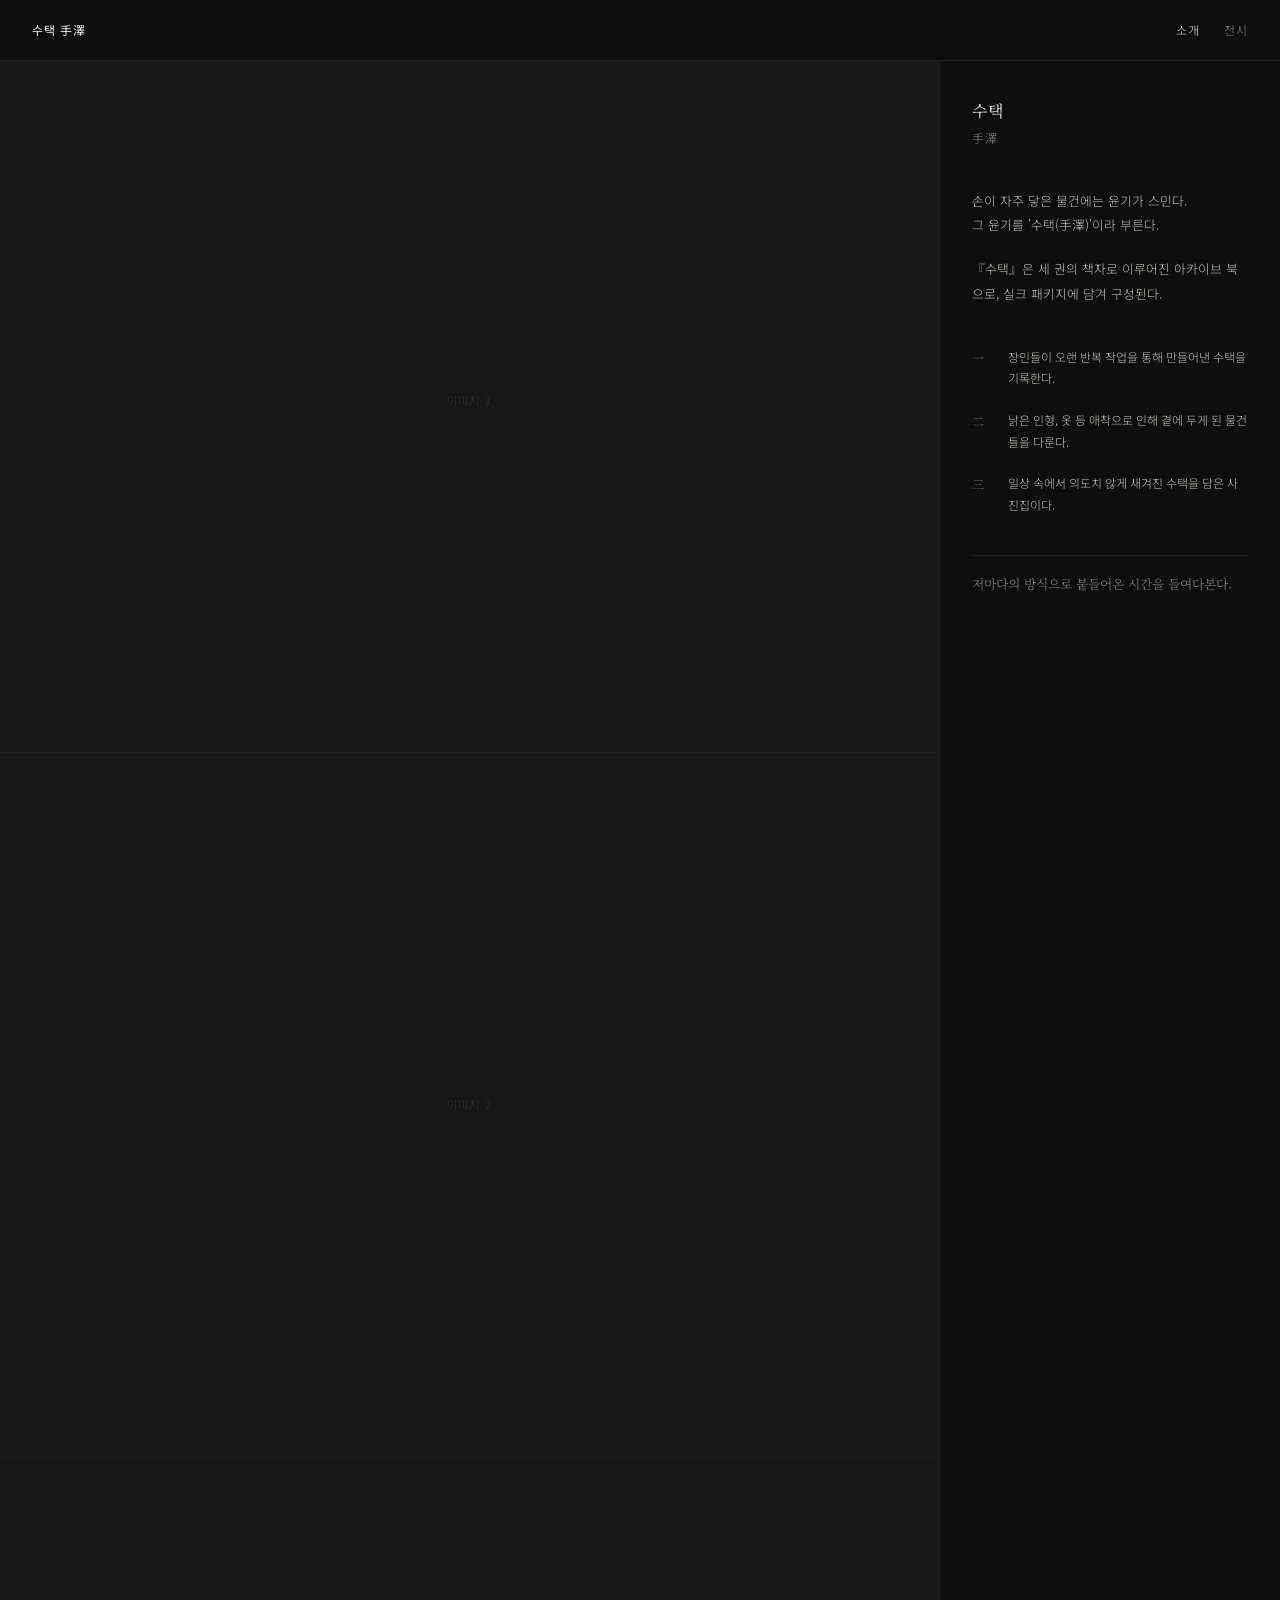
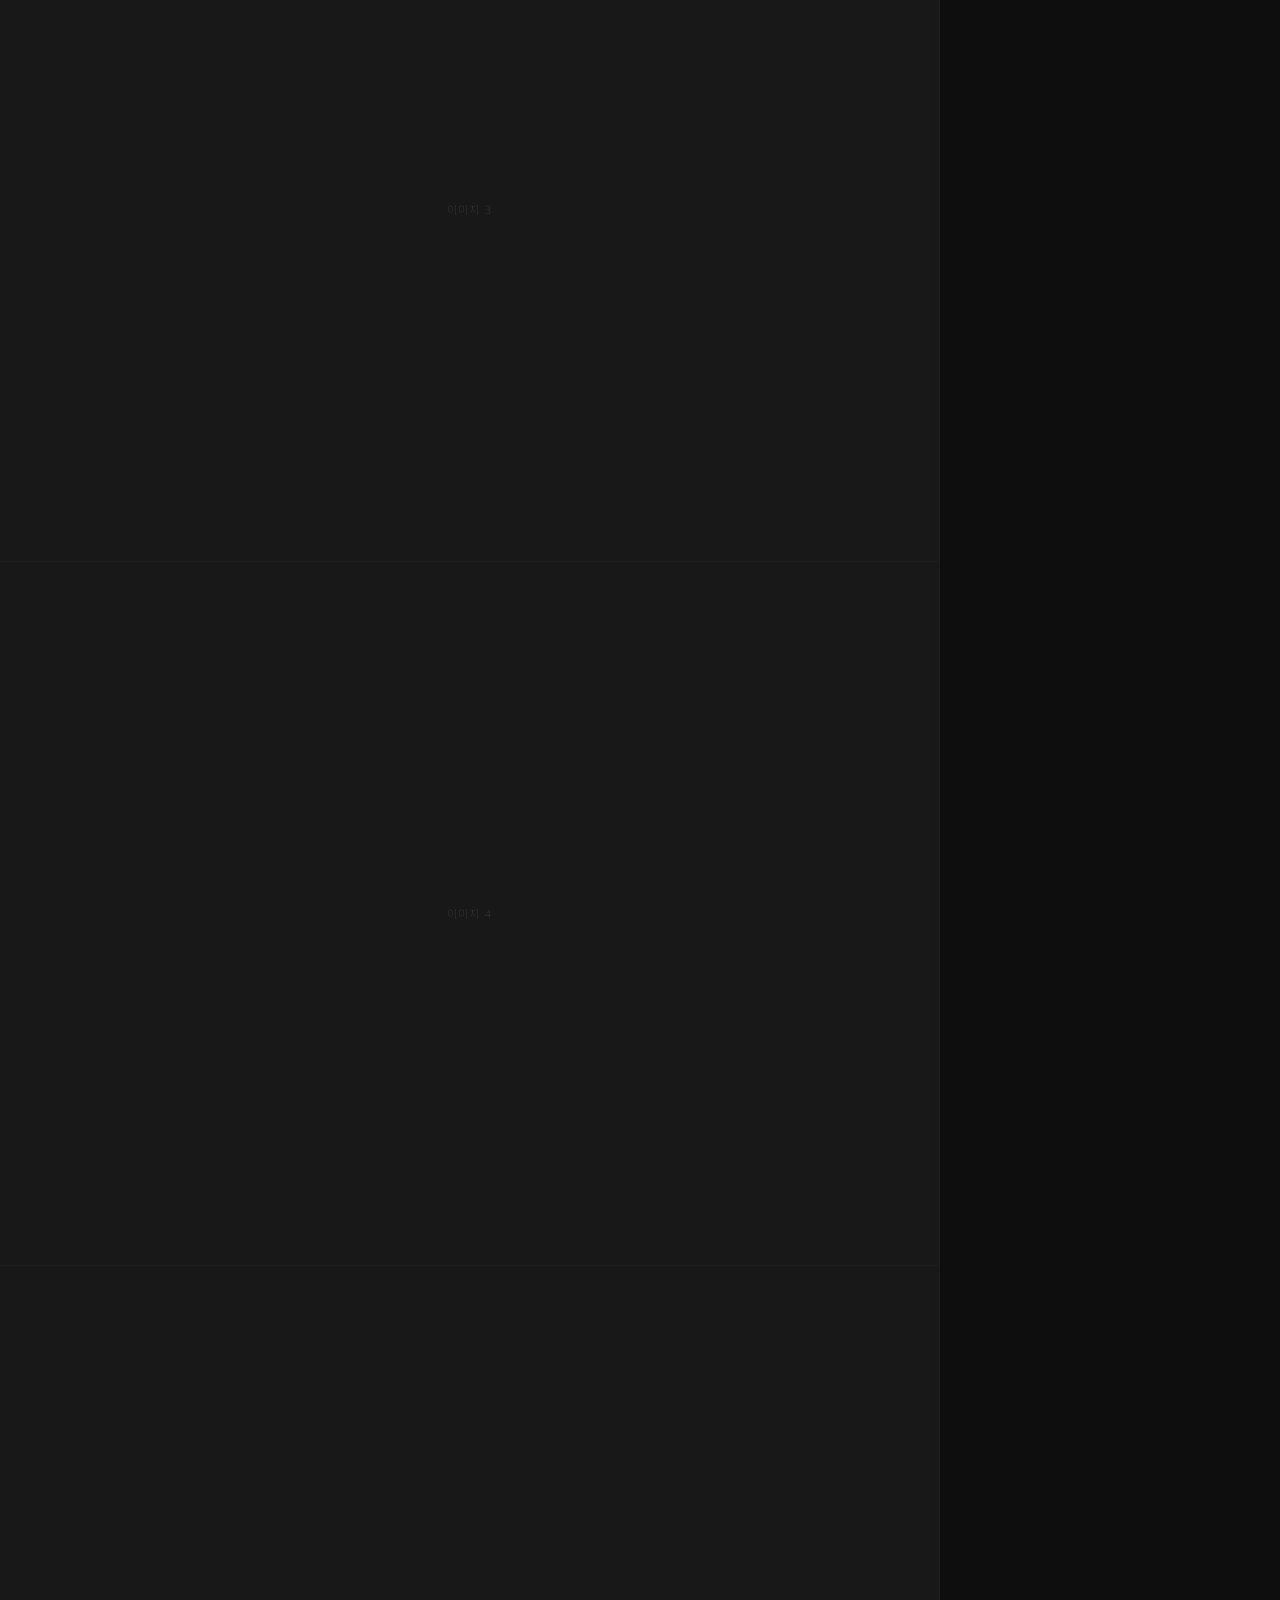
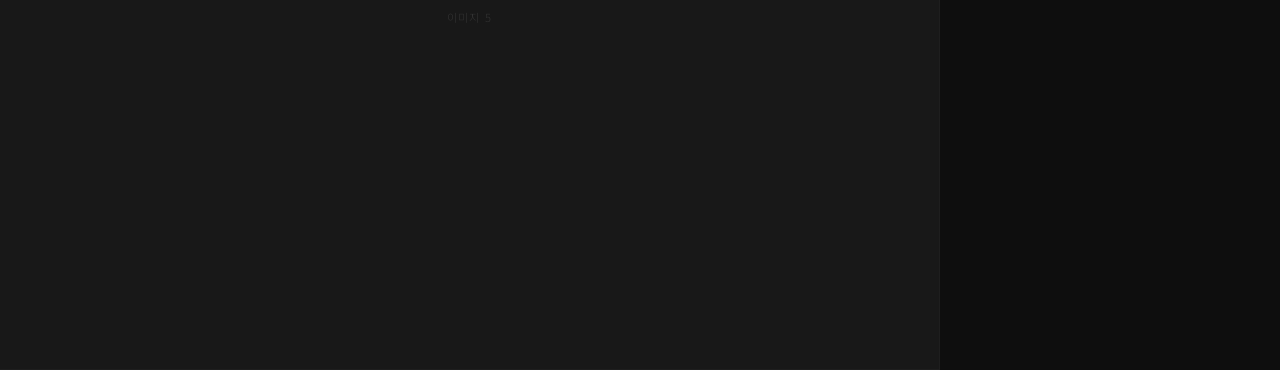
==== index.html @ 69de796d "Add files via upload" ====
<!DOCTYPE html>
<html lang="ko">
<head>
  <meta charset="UTF-8" />
  <meta name="viewport" content="width=device-width, initial-scale=1.0" />
  <title>수택 手澤</title>
  <link rel="preconnect" href="https://fonts.googleapis.com" />
  <link rel="preconnect" href="https://fonts.gstatic.com" crossorigin />
  <link href="https://fonts.googleapis.com/css2?family=Noto+Sans+KR:wght@300;400&family=Noto+Serif+KR:wght@300;400&display=swap" rel="stylesheet" />
  <link rel="stylesheet" href="style.css" />
</head>
<body>

  <nav class="site-nav">
    <span class="brand">수택 手澤</span>
    <div class="pages">
      <a href="index.html" class="active">소개</a>
      <a href="exhibition.html">전시</a>
    </div>
  </nav>

  <div class="layout">

    <!-- 좌: 이미지 스크롤 -->
    <div class="col-images">
      <div class="img-block placeholder">이미지 1</div>
      <div class="img-block placeholder">이미지 2</div>
      <div class="img-block placeholder">이미지 3</div>
      <div class="img-block placeholder">이미지 4</div>
      <div class="img-block placeholder">이미지 5</div>
    </div>

    <!-- 우: 텍스트 고정 -->
    <div class="col-text">

      <div class="text-title">
        <h1>수택</h1>
        <div class="hanja">手澤</div>
      </div>

      <div class="text-body">
        <p>손이 자주 닿은 물건에는 윤기가 스민다.<br>그 윤기를 '수택(手澤)'이라 부른다.</p>
        <p>『수택』은 세 권의 책자로 이루어진 아카이브 북으로, 실크 패키지에 담겨 구성된다.</p>
      </div>

      <div class="text-volumes">
        <div class="vol-item">
          <span class="vol-num">一</span>
          <span>장인들이 오랜 반복 작업을 통해 만들어낸 수택을 기록한다.</span>
        </div>
        <div class="vol-item">
          <span class="vol-num">二</span>
          <span>낡은 인형, 옷 등 애착으로 인해 곁에 두게 된 물건들을 다룬다.</span>
        </div>
        <div class="vol-item">
          <span class="vol-num">三</span>
          <span>일상 속에서 의도치 않게 새겨진 수택을 담은 사진집이다.</span>
        </div>
      </div>

      <div class="text-closing">
        저마다의 방식으로 붙들어온 시간을 들여다본다.
      </div>

    </div>
  </div>

</body>
</html>
---- style.css ----
/* ─── reset ─────────────────────────────────────── */
*, *::before, *::after { box-sizing: border-box; margin: 0; padding: 0; }

/* ─── tokens ─────────────────────────────────────── */
:root {
  --bg: #0e0e0e;
  --fg: #f0ede8;
  --fg-dim: #888;
  --font-sans: 'Noto Sans KR', sans-serif;
  --font-serif: 'Noto Serif KR', serif;
}

/* ─── base ───────────────────────────────────────── */
html { font-size: 16px; }

body {
  background: var(--bg);
  color: var(--fg);
  font-family: var(--font-sans);
  font-weight: 300;
  line-height: 1.7;
  min-height: 100vh;
}

a {
  color: inherit;
  text-decoration: none;
}

/* ─── top nav ─────────────────────────────────────── */
.site-nav {
  position: fixed;
  top: 0; left: 0; right: 0;
  z-index: 100;
  display: flex;
  align-items: baseline;
  justify-content: space-between;
  padding: 1.25rem 2rem;
  background: var(--bg);
  border-bottom: 1px solid #1e1e1e;
  font-size: 0.75rem;
  letter-spacing: 0.08em;
}

.site-nav .brand {
  font-weight: 400;
}

.site-nav .pages {
  display: flex;
  gap: 1.5rem;
}

.site-nav a {
  color: var(--fg-dim);
  transition: color 0.2s;
}

.site-nav a:hover,
.site-nav a.active {
  color: var(--fg);
}

/* ─── layout ──────────────────────────────────────── */
.layout {
  display: grid;
  grid-template-columns: 1fr 340px;
  min-height: 100vh;
  padding-top: 49px; /* nav height */
}

/* ─── image column (left) ─────────────────────────── */
.col-images {
  border-right: 1px solid #1e1e1e;
}

.img-block {
  width: 100%;
  aspect-ratio: 4/3;
  background: #181818;
  overflow: hidden;
  border-bottom: 1px solid #1e1e1e;
  display: flex;
  align-items: center;
  justify-content: center;
}

.img-block img {
  width: 100%;
  height: 100%;
  object-fit: cover;
  display: block;
}

/* placeholder when no image */
.img-block.placeholder {
  color: #333;
  font-size: 0.7rem;
  letter-spacing: 0.1em;
}

/* ─── text column (right, sticky) ────────────────── */
.col-text {
  position: sticky;
  top: 49px;
  height: calc(100vh - 49px);
  overflow-y: auto;
  padding: 3rem 2rem;
  display: flex;
  flex-direction: column;
  gap: 2.5rem;
}

/* title block */
.text-title h1 {
  font-family: var(--font-serif);
  font-size: 1rem;
  font-weight: 400;
  letter-spacing: 0.04em;
  margin-bottom: 0.25rem;
}

.text-title .hanja {
  font-size: 0.75rem;
  color: var(--fg-dim);
  letter-spacing: 0.1em;
}

/* body text */
.text-body {
  font-size: 0.8rem;
  line-height: 1.9;
  color: #c8c4be;
}

.text-body p + p {
  margin-top: 1.25rem;
}

/* volumes */
.text-volumes {
  display: flex;
  flex-direction: column;
  gap: 1.25rem;
}

.vol-item {
  display: grid;
  grid-template-columns: 1.5rem 1fr;
  gap: 0.75rem;
  font-size: 0.75rem;
  line-height: 1.8;
  color: #c8c4be;
}

.vol-num {
  color: var(--fg-dim);
  font-family: var(--font-serif);
  padding-top: 0.05rem;
}

/* closing line */
.text-closing {
  font-family: var(--font-serif);
  font-size: 0.8rem;
  color: var(--fg-dim);
  line-height: 1.8;
  padding-top: 1rem;
  border-top: 1px solid #1e1e1e;
}

/* ─── exhibition placeholder ─────────────────────── */
.empty-state {
  padding: 6rem 2rem;
  color: var(--fg-dim);
  font-size: 0.75rem;
  letter-spacing: 0.08em;
}

/* ─── responsive ──────────────────────────────────── */
@media (max-width: 768px) {
  .layout {
    grid-template-columns: 1fr;
  }

  .col-text {
    position: static;
    height: auto;
    padding: 2rem 1.5rem 3rem;
    border-top: 1px solid #1e1e1e;
  }

  .site-nav {
    padding: 1rem 1.5rem;
  }
}
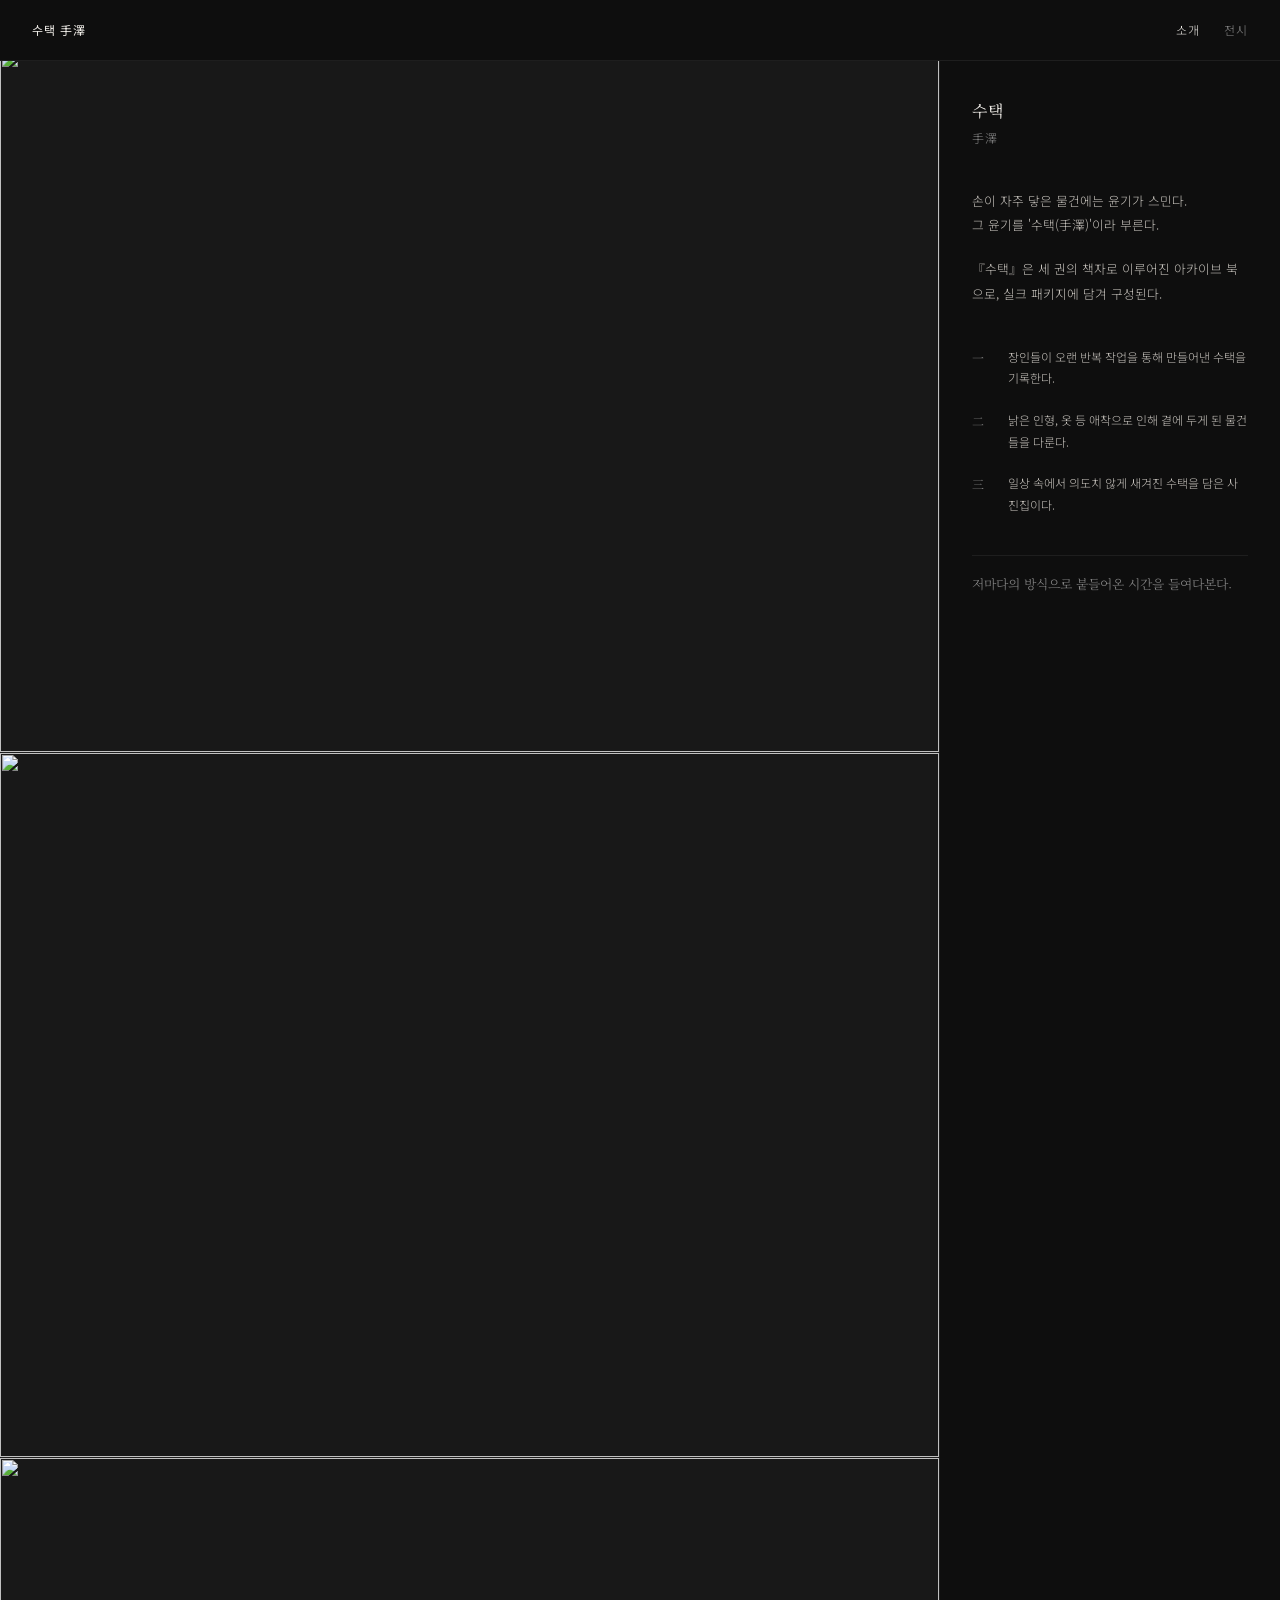
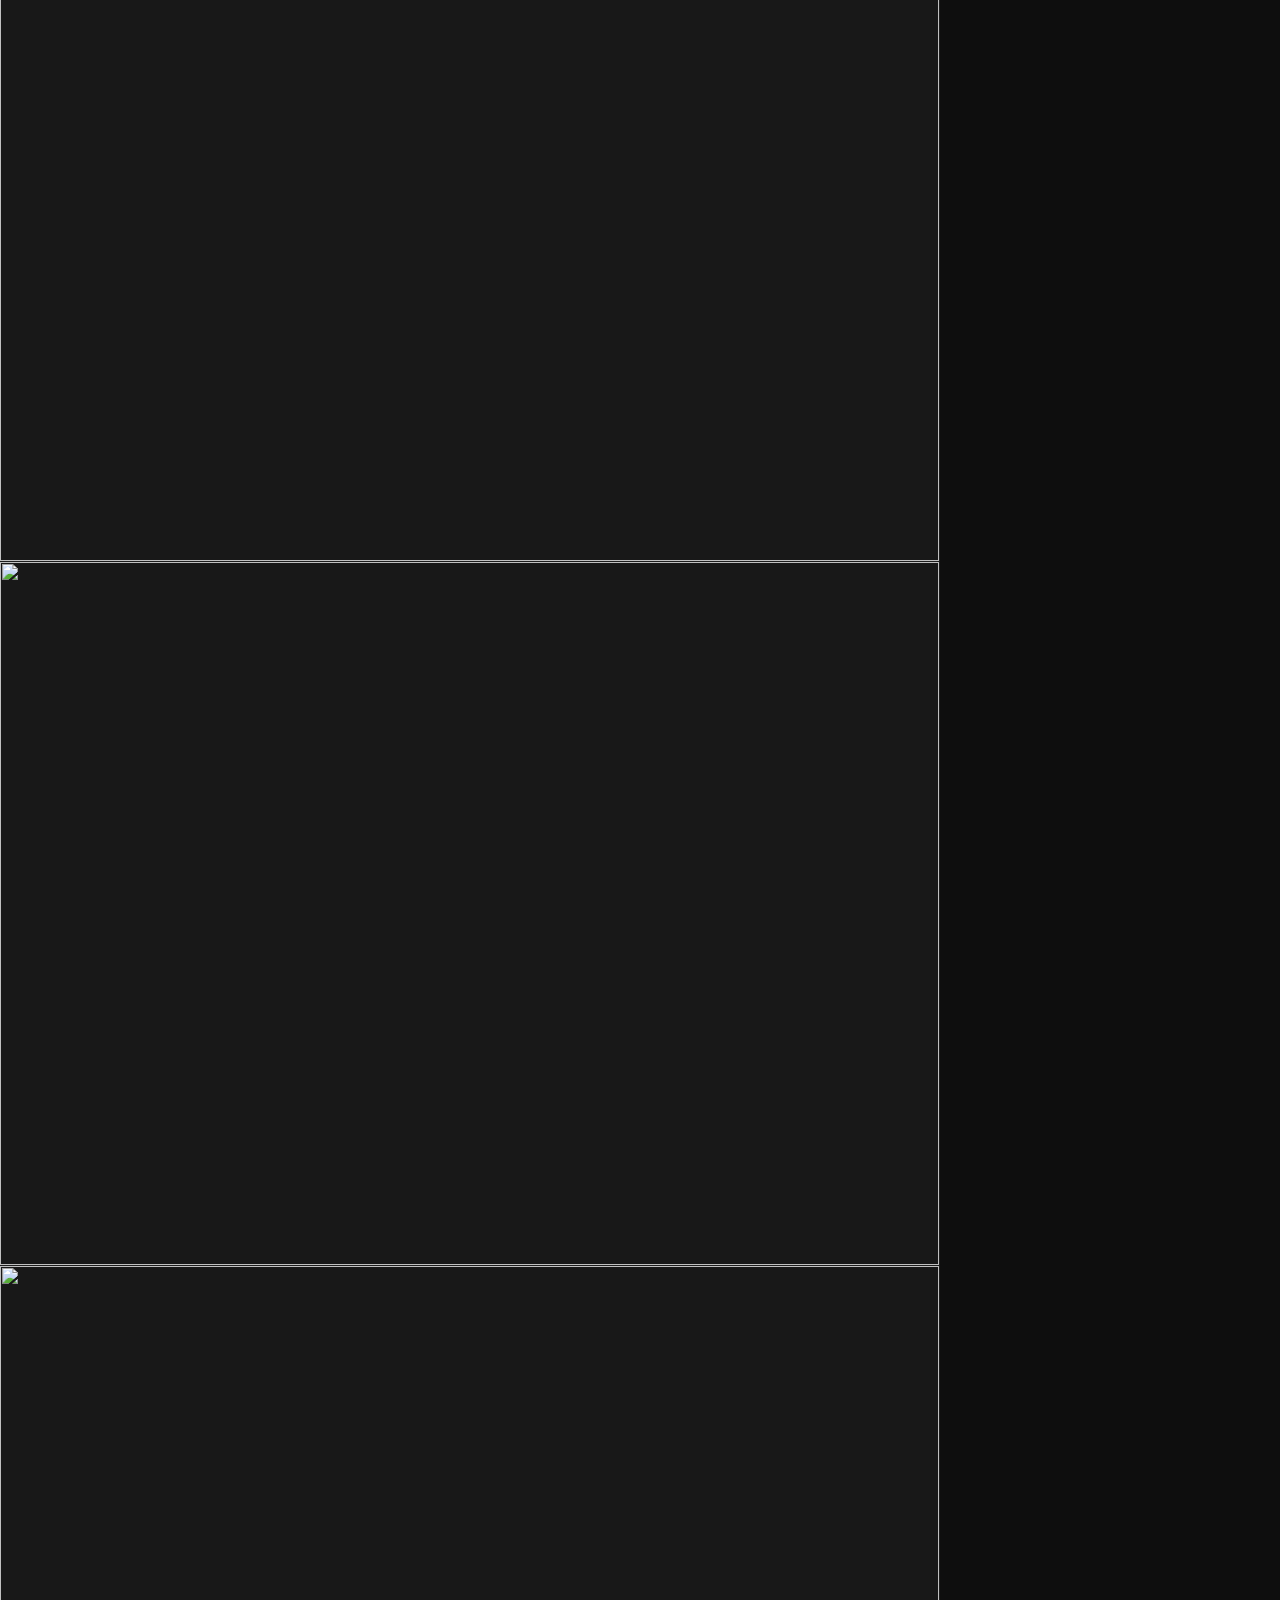
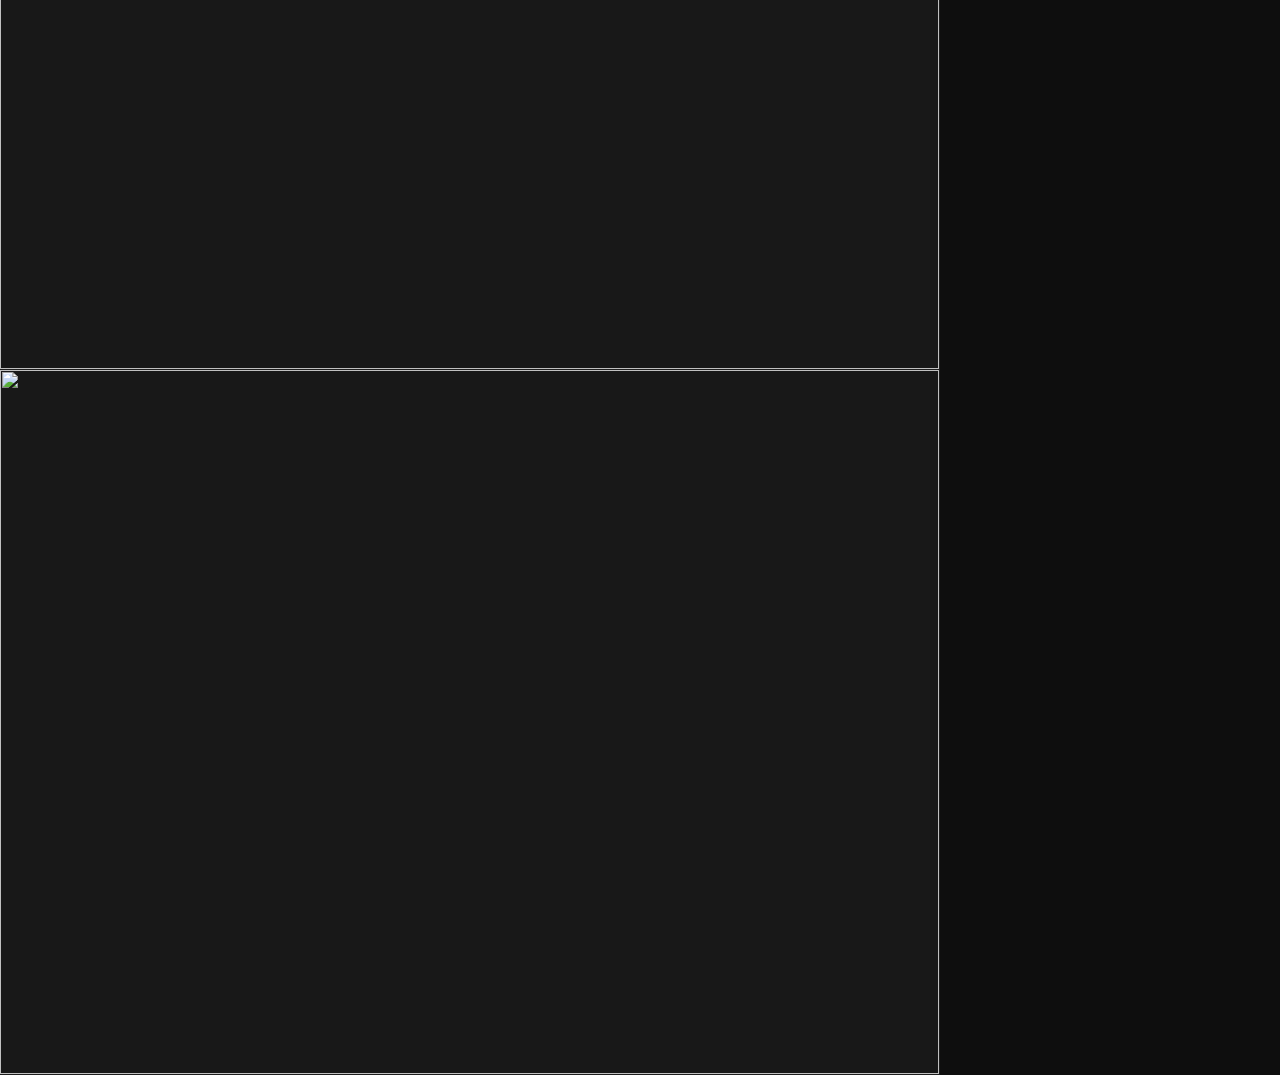
==== commit 1f7212d9: "Update index.html" ====
--- a/index.html
+++ b/index.html
@@ -23,11 +23,12 @@
 
     <!-- 좌: 이미지 스크롤 -->
     <div class="col-images">
-      <div class="img-block placeholder">이미지 1</div>
-      <div class="img-block placeholder">이미지 2</div>
-      <div class="img-block placeholder">이미지 3</div>
-      <div class="img-block placeholder">이미지 4</div>
-      <div class="img-block placeholder">이미지 5</div>
+      <div class="img-block"><img src="images/s1.jpg" alt="" /></div>
+<div class="img-block"><img src="images/s2.jpg" alt="" /></div>
+<div class="img-block"><img src="images/s3.jpg" alt="" /></div>
+<div class="img-block"><img src="images/s4.jpg" alt="" /></div>
+<div class="img-block"><img src="images/s5.jpg" alt="" /></div>
+<div class="img-block"><img src="images/s6.jpg" alt="" /></div>
     </div>
 
     <!-- 우: 텍스트 고정 -->
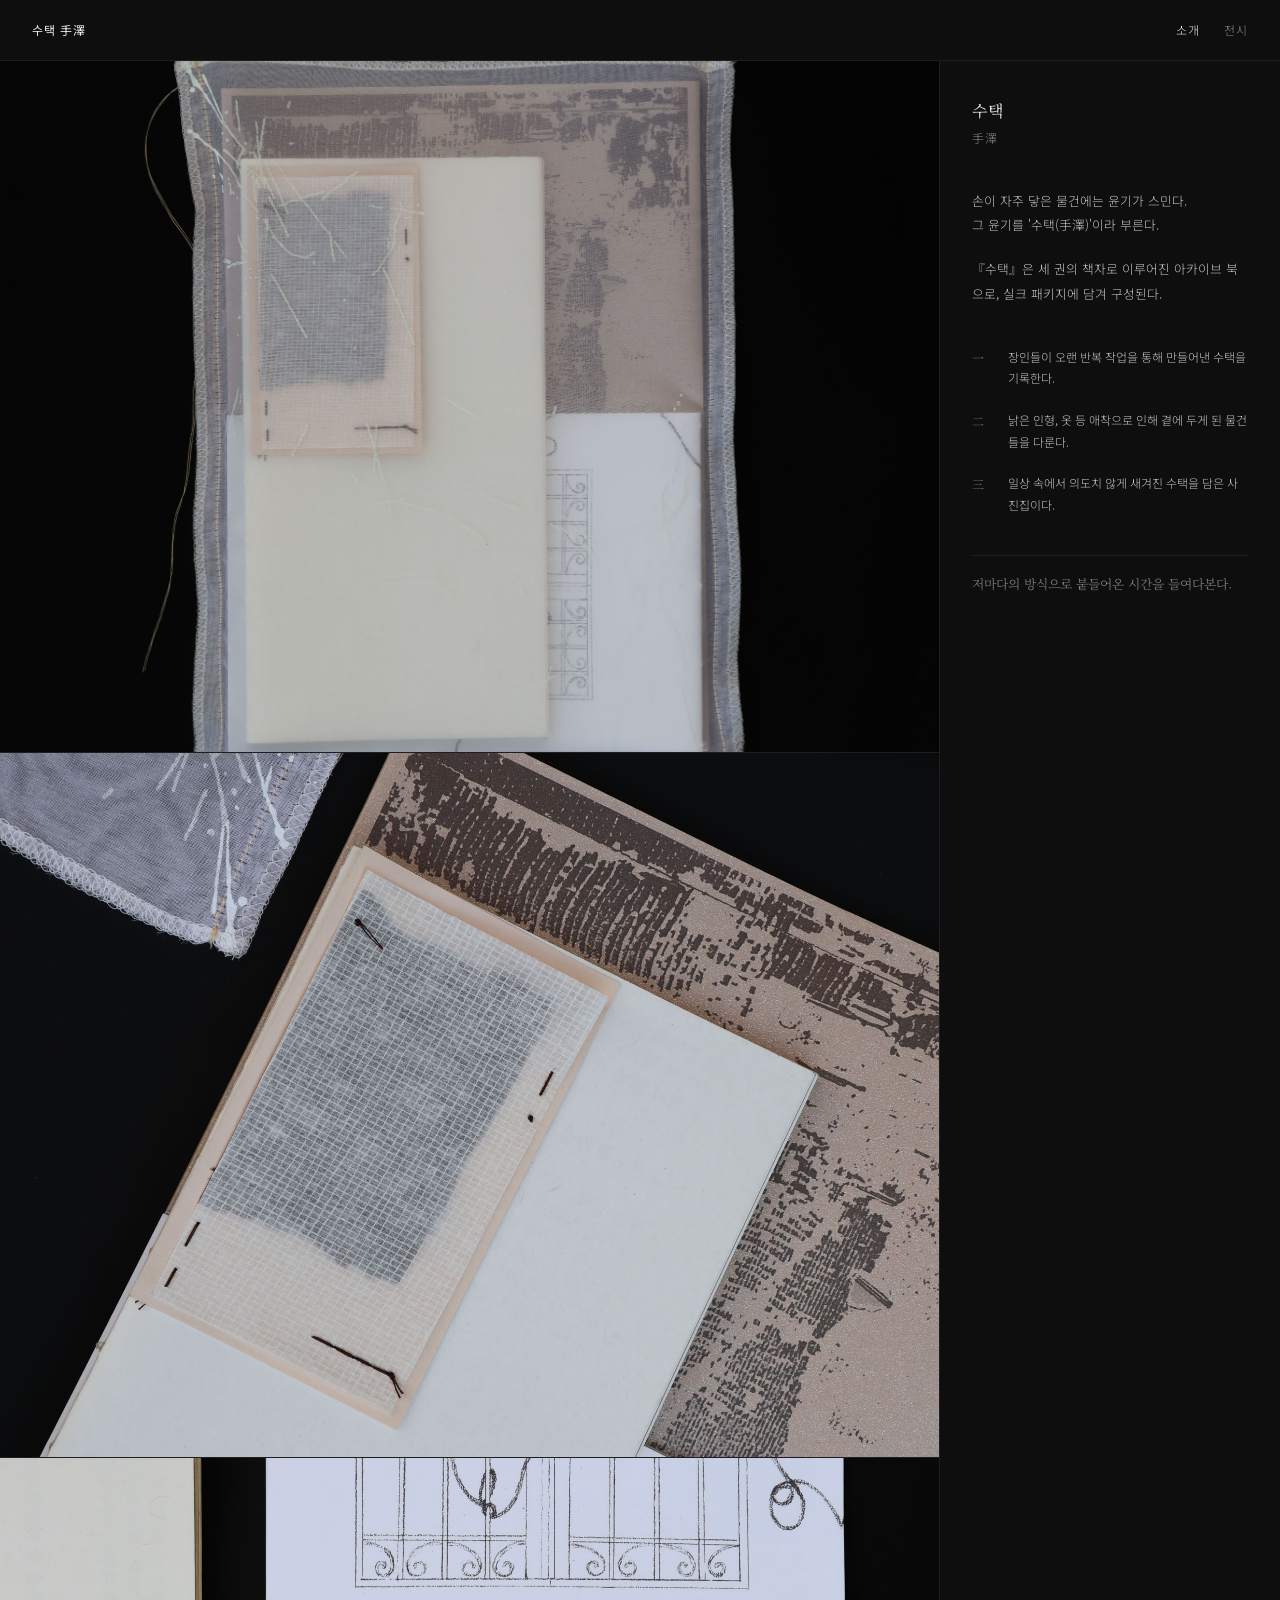
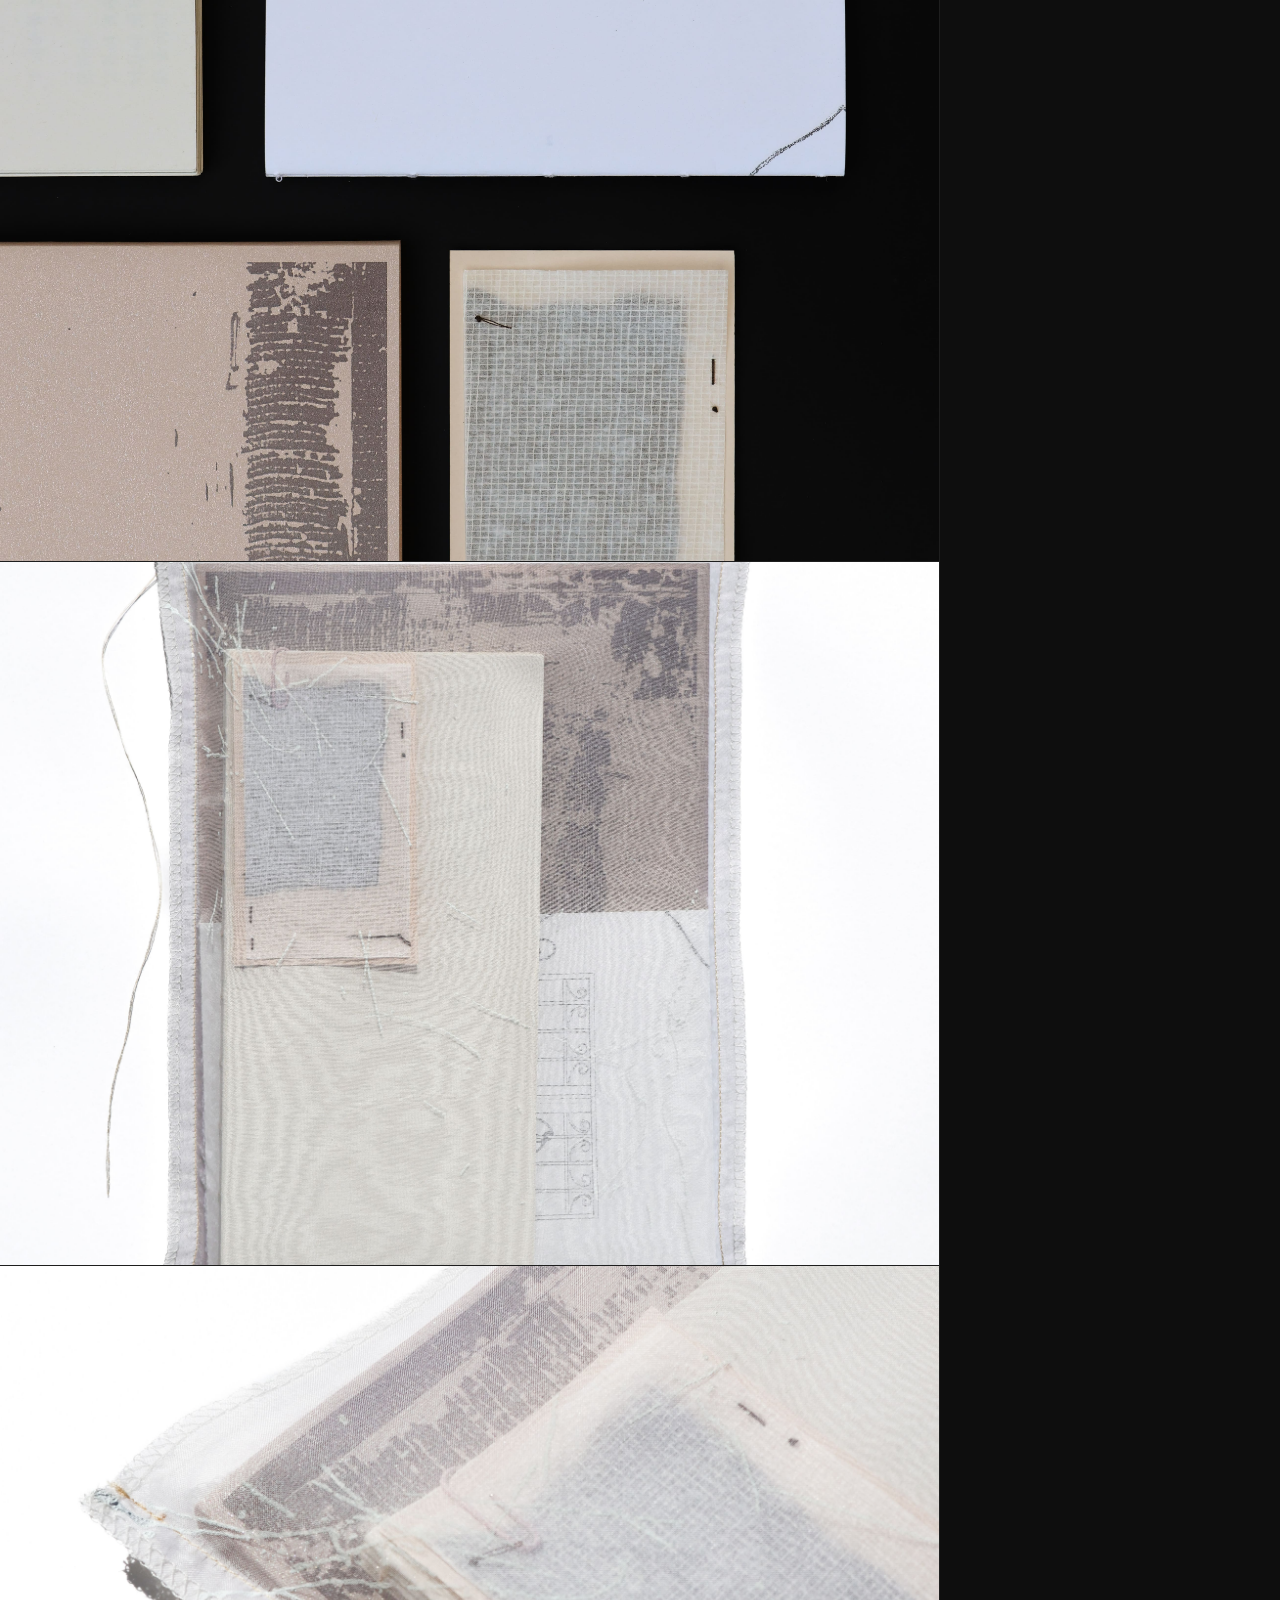
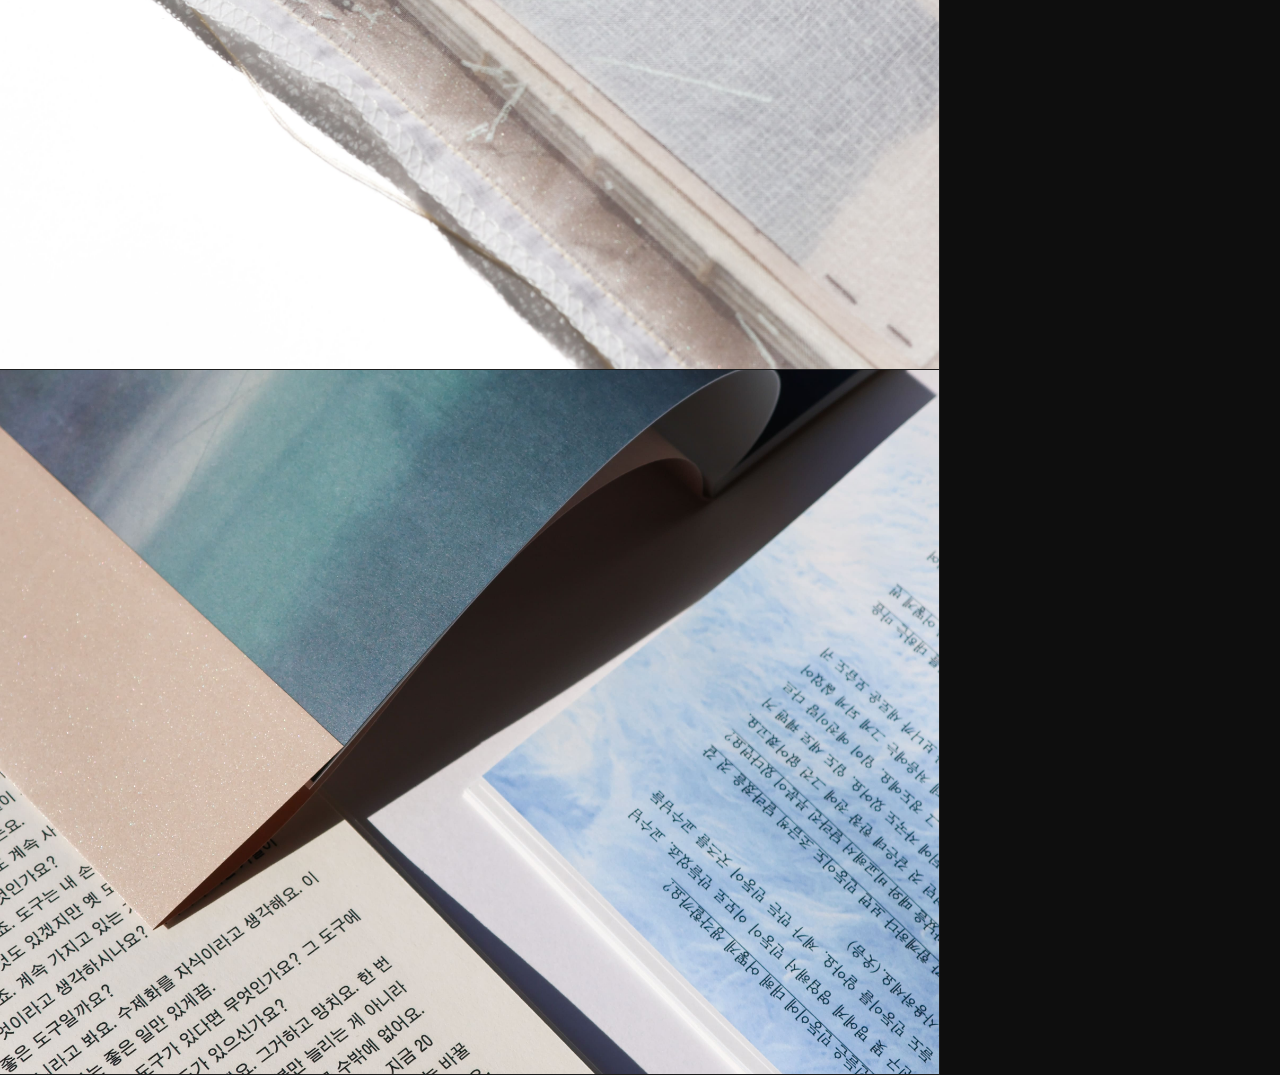
==== commit f3eae625: "Update index.html" ====
--- a/index.html
+++ b/index.html
@@ -23,12 +23,12 @@
 
     <!-- 좌: 이미지 스크롤 -->
     <div class="col-images">
-      <div class="img-block"><img src="images/s1.jpg" alt="" /></div>
-<div class="img-block"><img src="images/s2.jpg" alt="" /></div>
-<div class="img-block"><img src="images/s3.jpg" alt="" /></div>
-<div class="img-block"><img src="images/s4.jpg" alt="" /></div>
-<div class="img-block"><img src="images/s5.jpg" alt="" /></div>
-<div class="img-block"><img src="images/s6.jpg" alt="" /></div>
+      <div class="img-block"><img src="images/s1.jpg.jpg" alt="" /></div>
+<div class="img-block"><img src="images/s2.jpg.jpg" alt="" /></div>
+<div class="img-block"><img src="images/s3.jpg.jpg" alt="" /></div>
+<div class="img-block"><img src="images/s4.jpg.jpg" alt="" /></div>
+<div class="img-block"><img src="images/s5.jpg.jpg" alt="" /></div>
+<div class="img-block"><img src="images/s6.jpg.jpg" alt="" /></div>
     </div>
 
     <!-- 우: 텍스트 고정 -->
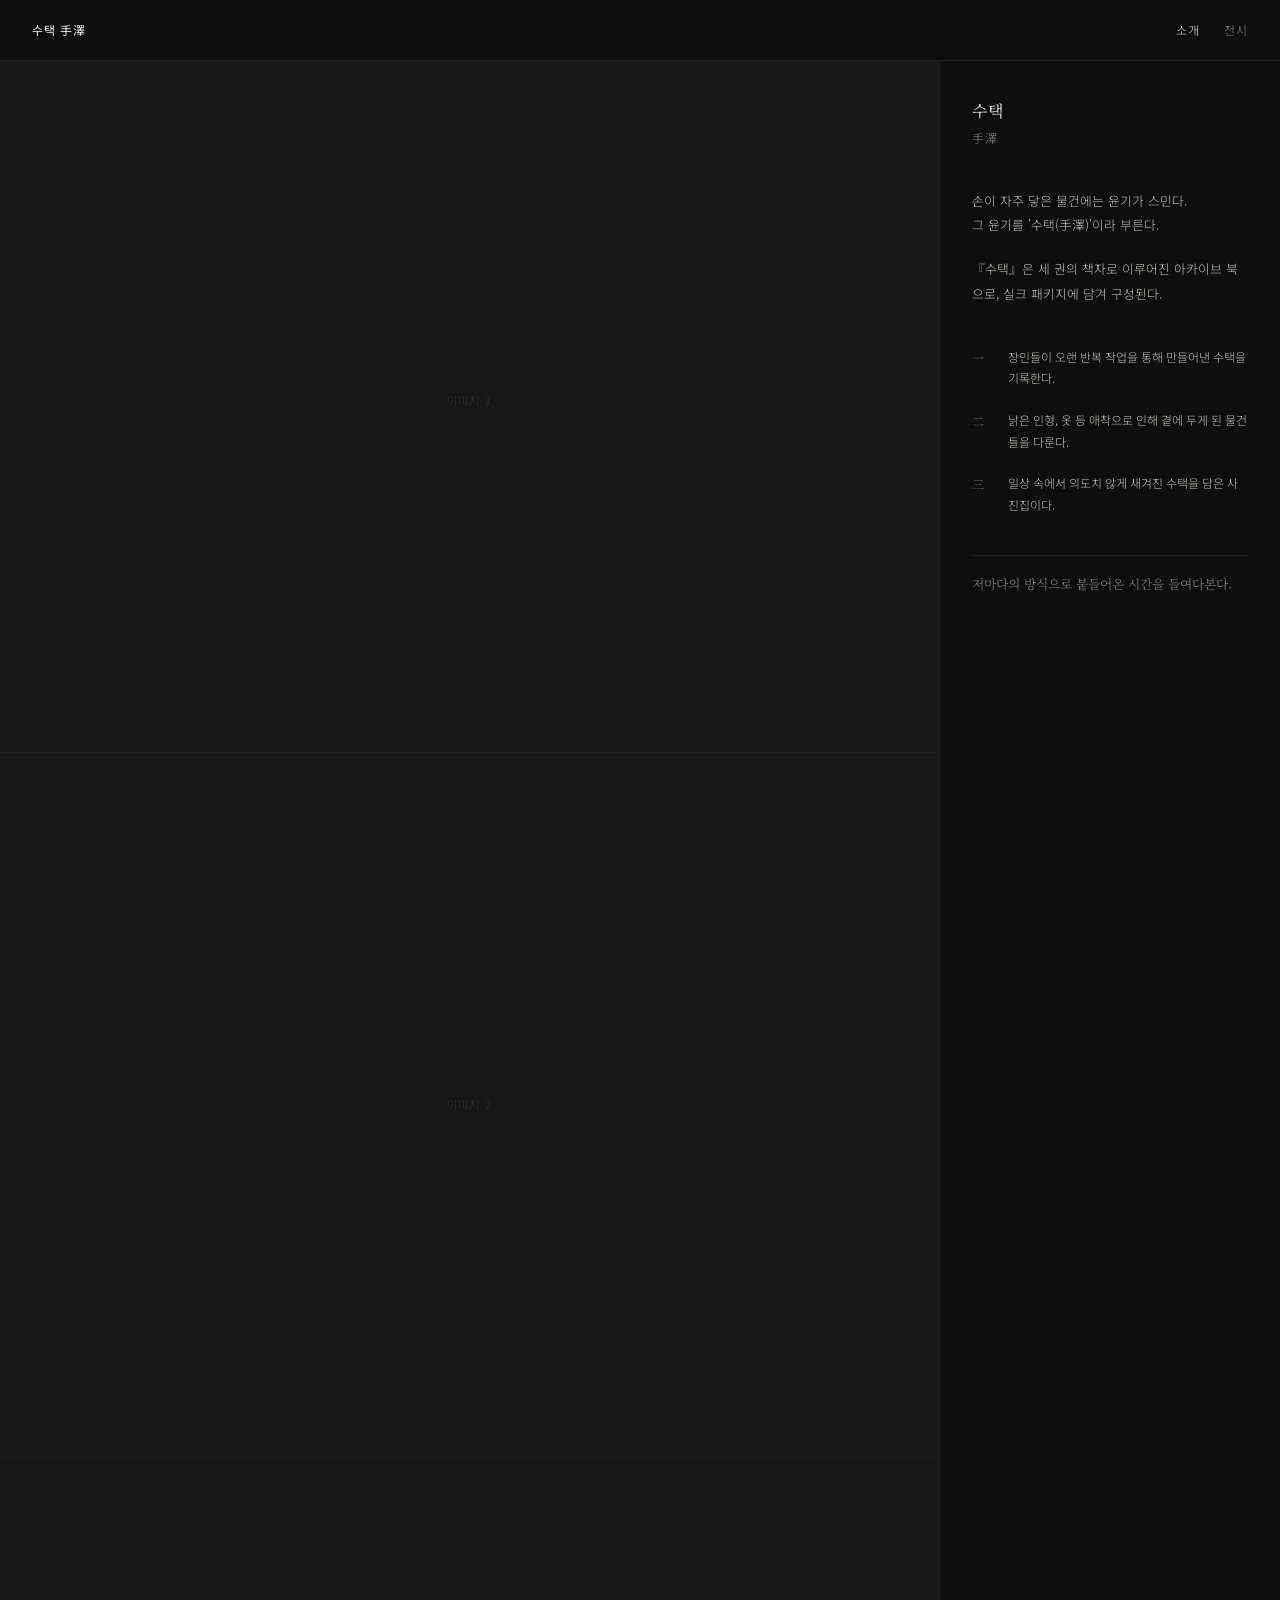
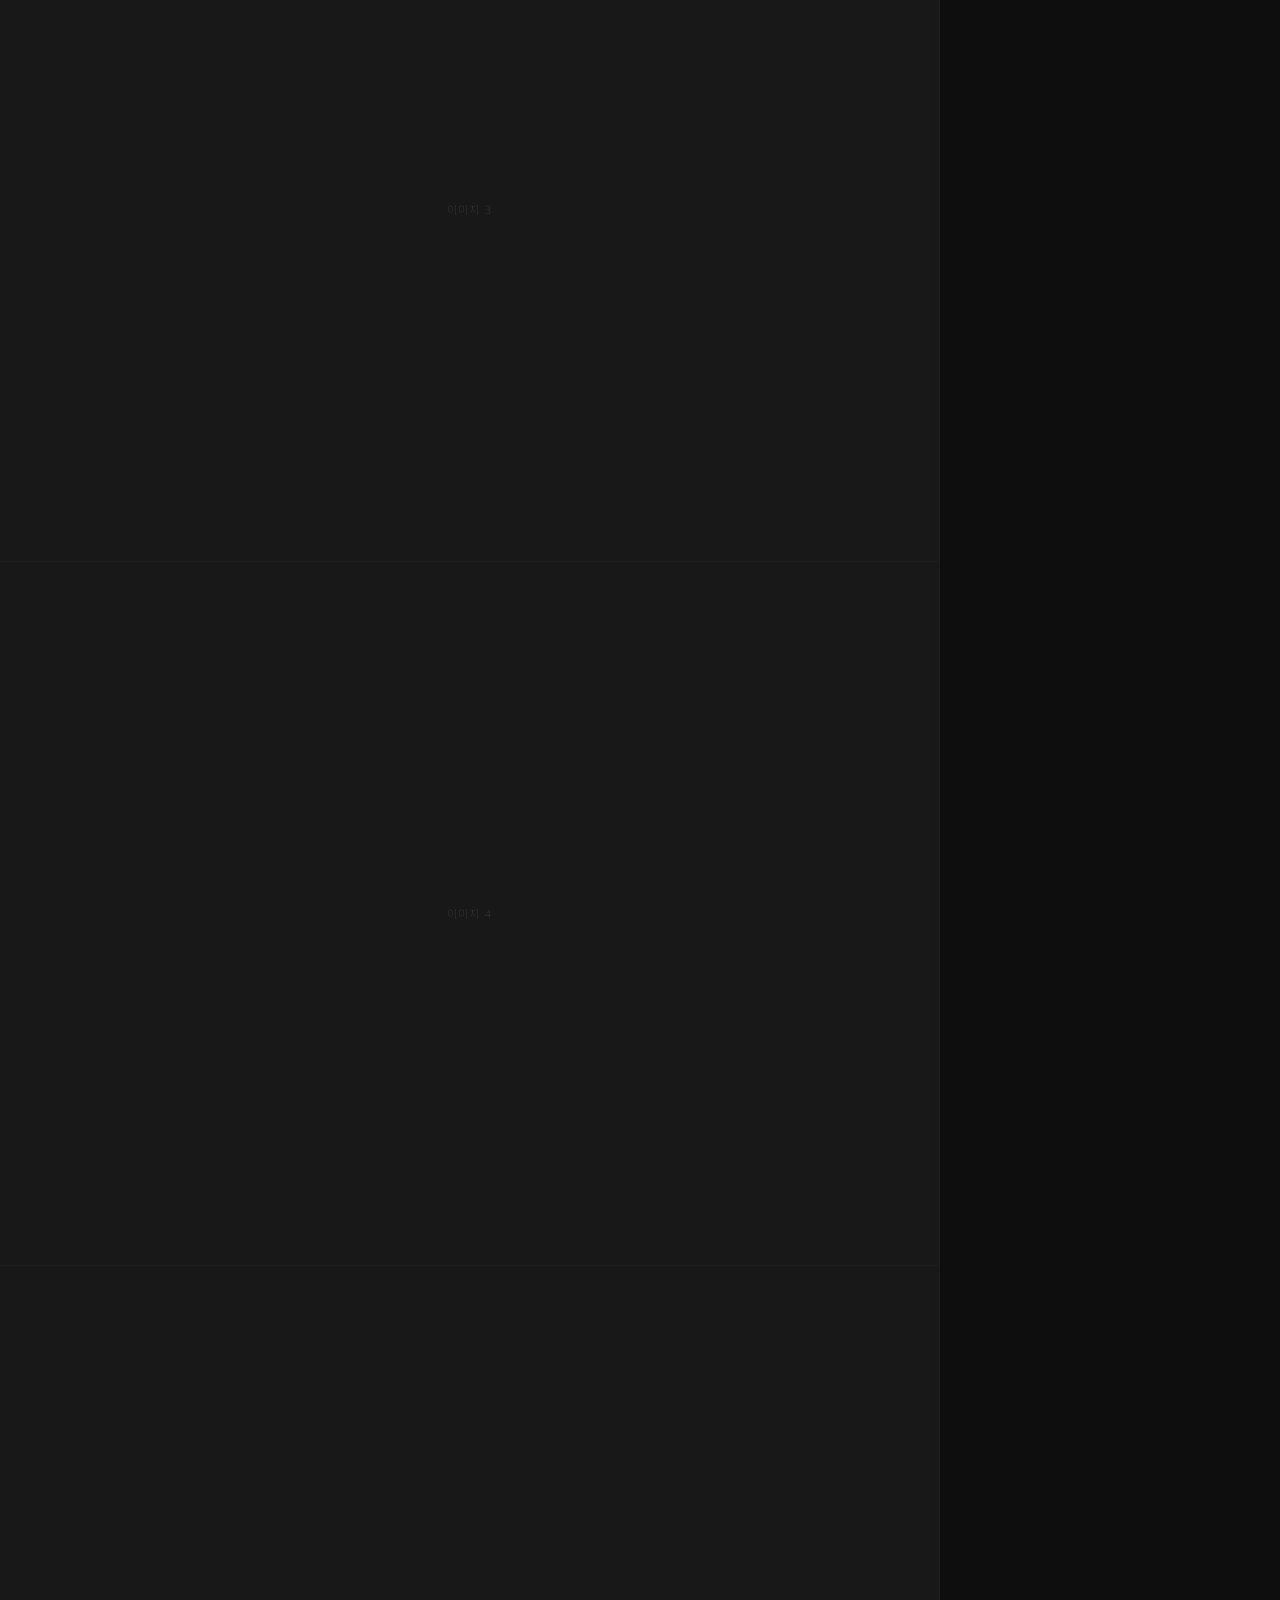
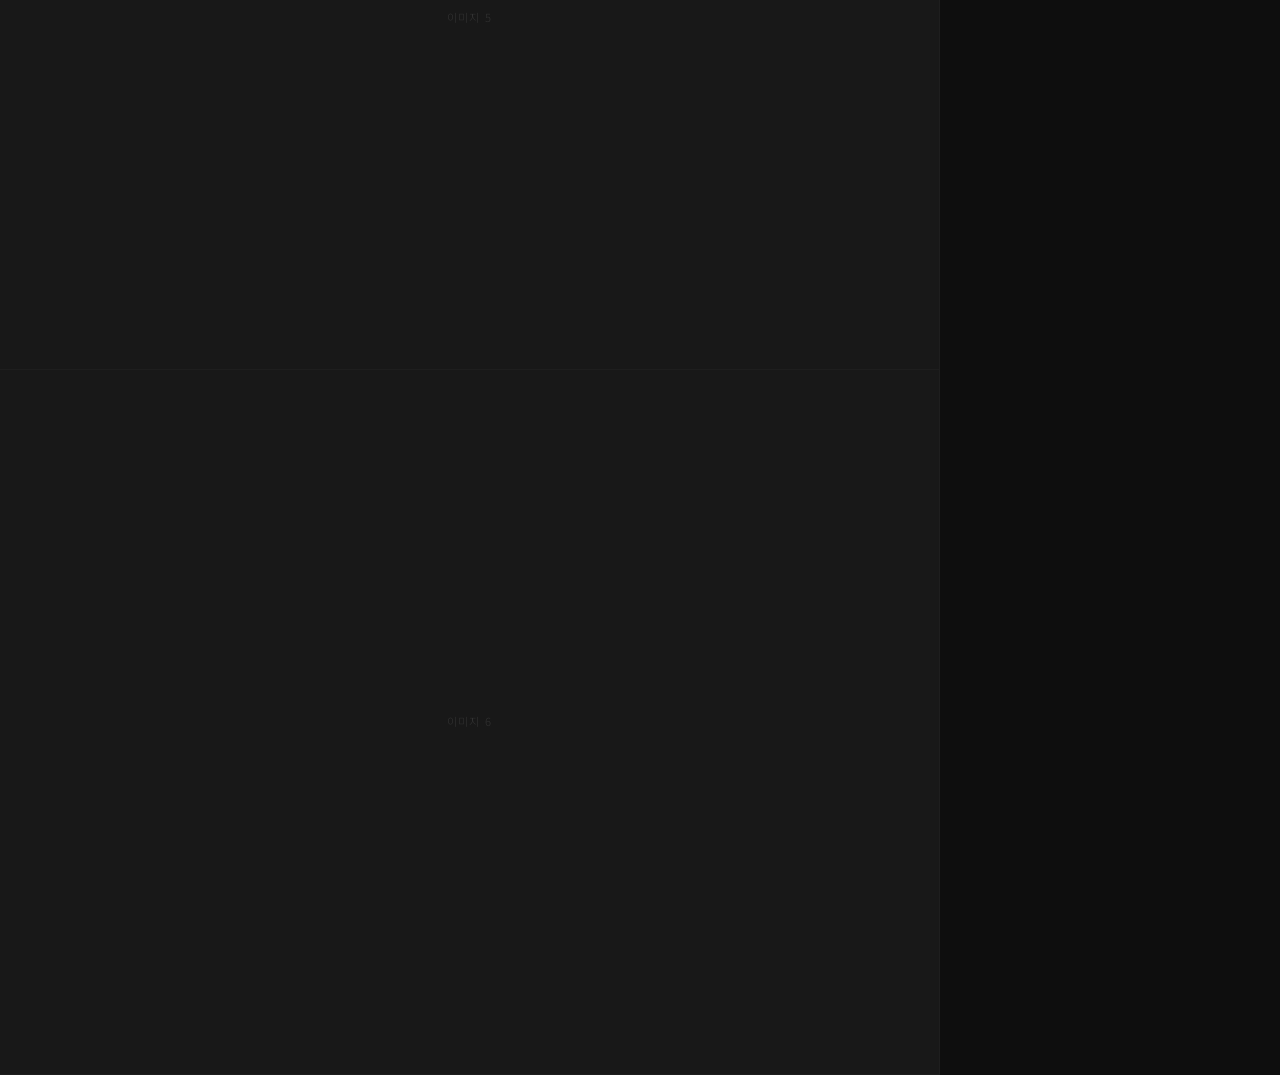
==== commit e3c6f99e: "Update index.html" ====
--- a/index.html
+++ b/index.html
@@ -23,12 +23,12 @@
 
     <!-- 좌: 이미지 스크롤 -->
     <div class="col-images">
-      <div class="img-block"><img src="images/s1.jpg.jpg" alt="" /></div>
-<div class="img-block"><img src="images/s2.jpg.jpg" alt="" /></div>
-<div class="img-block"><img src="images/s3.jpg.jpg" alt="" /></div>
-<div class="img-block"><img src="images/s4.jpg.jpg" alt="" /></div>
-<div class="img-block"><img src="images/s5.jpg.jpg" alt="" /></div>
-<div class="img-block"><img src="images/s6.jpg.jpg" alt="" /></div>
+      <div class="img-block placeholder">이미지 1</div>
+      <div class="img-block placeholder">이미지 2</div>
+      <div class="img-block placeholder">이미지 3</div>
+      <div class="img-block placeholder">이미지 4</div>
+      <div class="img-block placeholder">이미지 5</div>
+      <div class="img-block placeholder">이미지 6</div>
     </div>
 
     <!-- 우: 텍스트 고정 -->
@@ -66,5 +66,6 @@
     </div>
   </div>
 
+  <script src="fingerprint.js"></script>
 </body>
 </html>
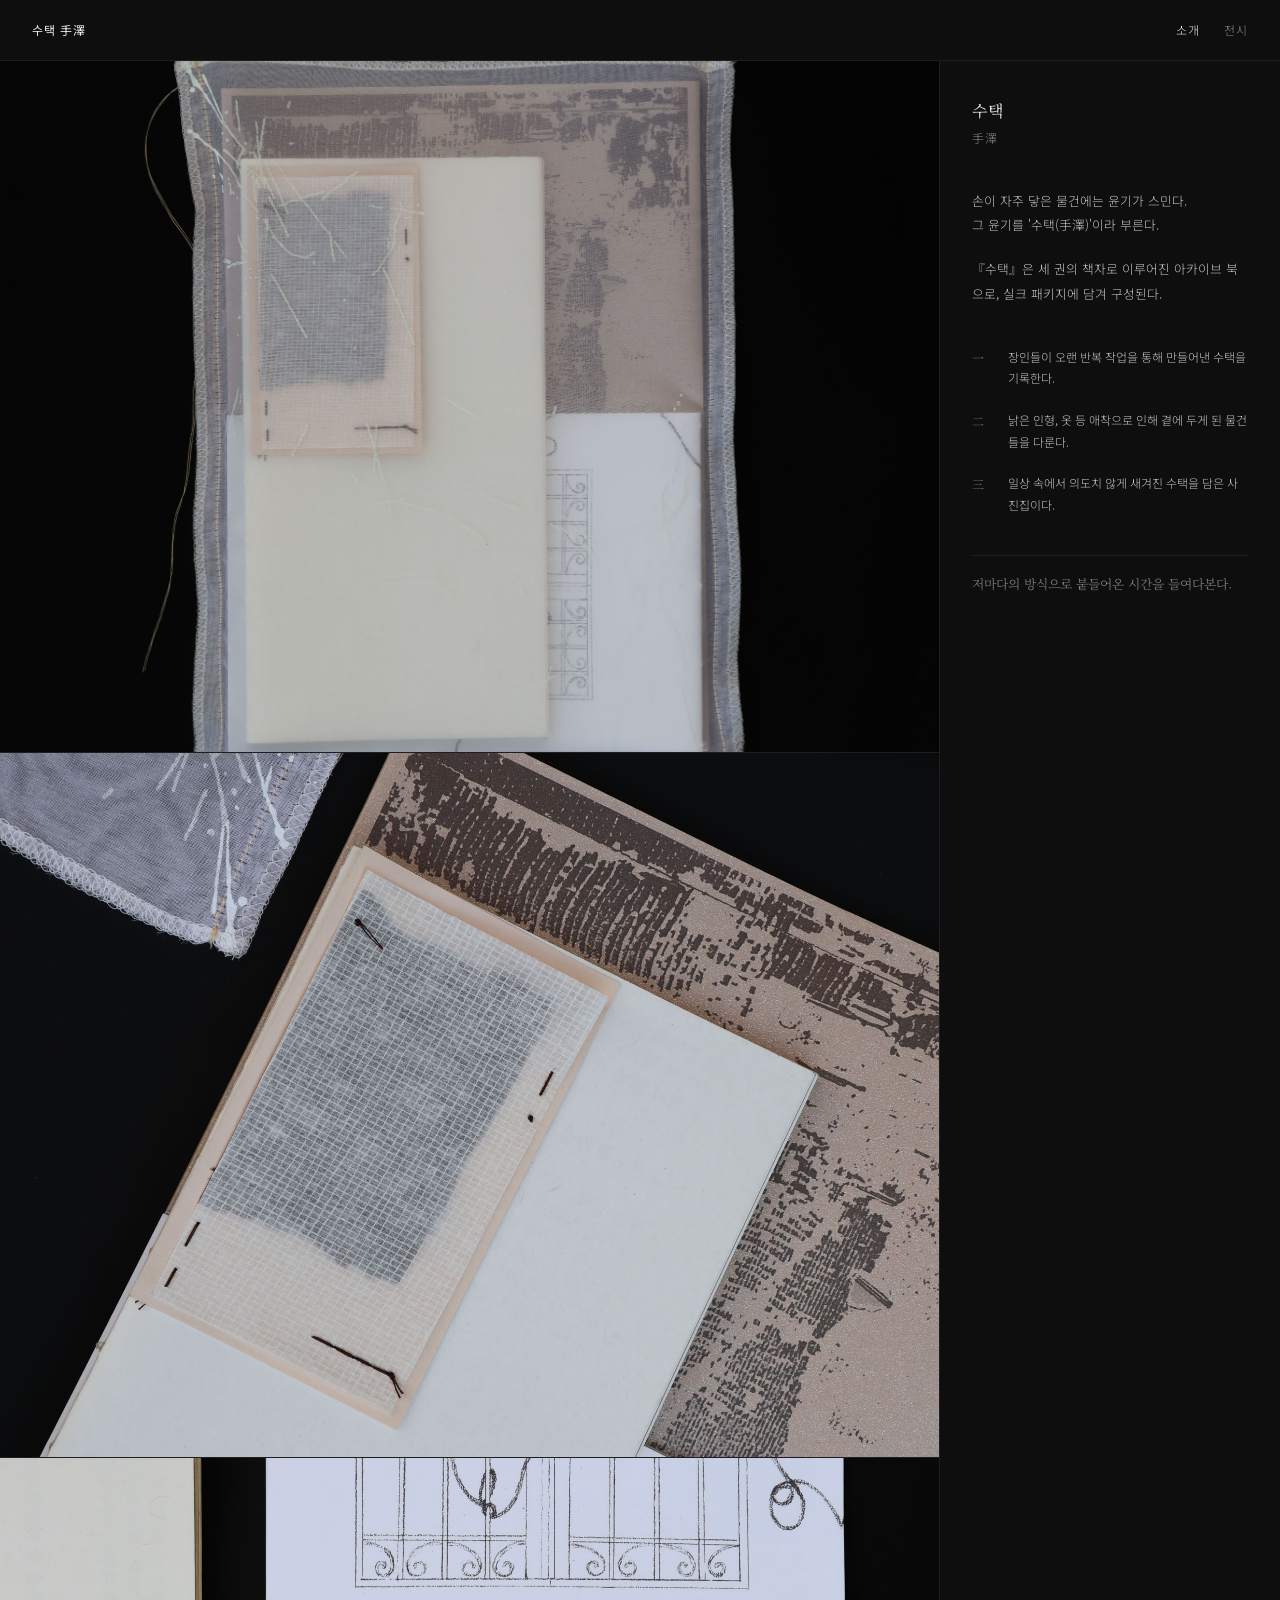
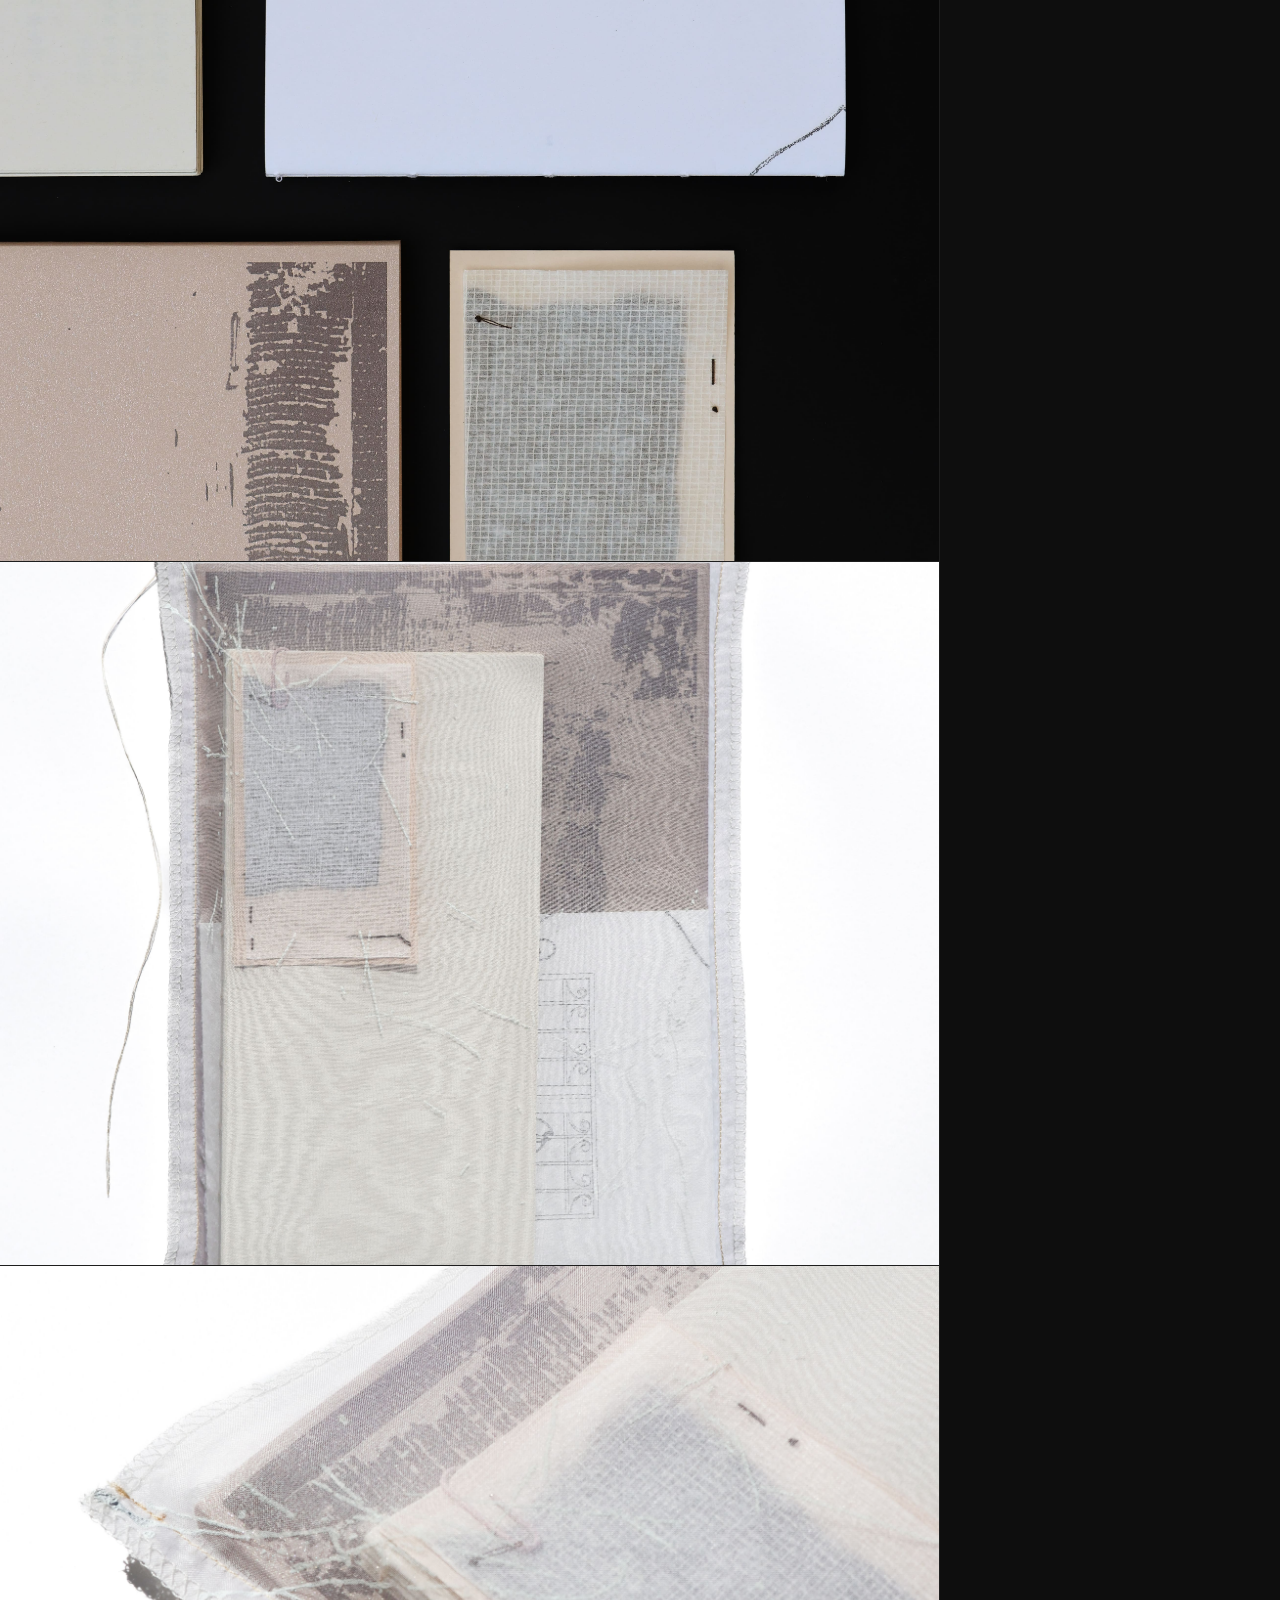
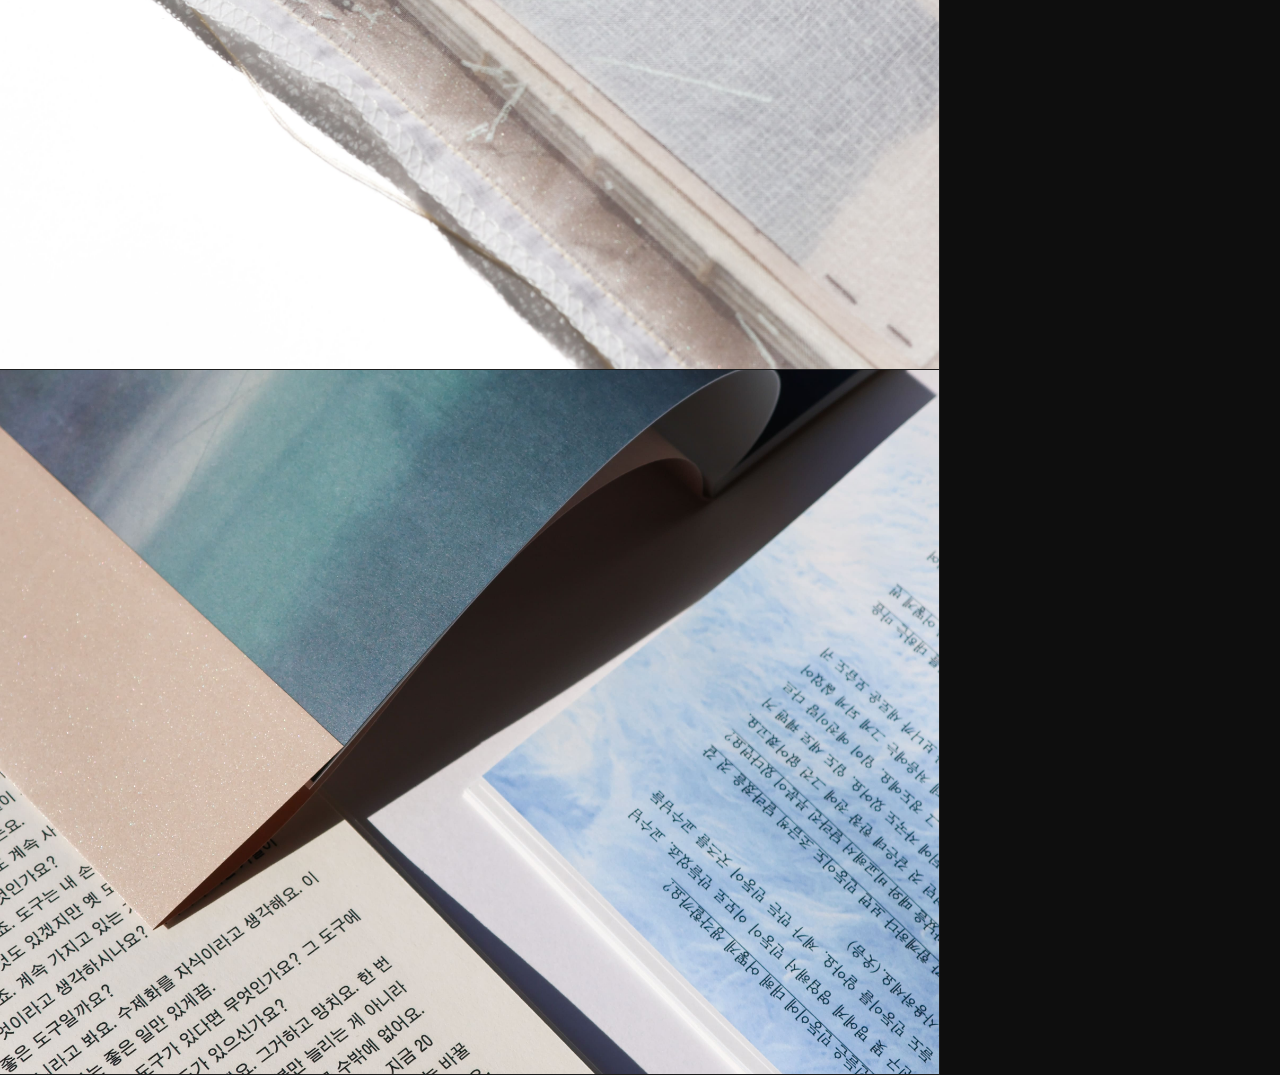
==== commit 0fbcb110: "Update index.html" ====
--- a/index.html
+++ b/index.html
@@ -23,12 +23,12 @@
 
     <!-- 좌: 이미지 스크롤 -->
     <div class="col-images">
-      <div class="img-block placeholder">이미지 1</div>
-      <div class="img-block placeholder">이미지 2</div>
-      <div class="img-block placeholder">이미지 3</div>
-      <div class="img-block placeholder">이미지 4</div>
-      <div class="img-block placeholder">이미지 5</div>
-      <div class="img-block placeholder">이미지 6</div>
+      <div class="img-block"><img src="images/s1.jpg.jpg" alt="" /></div>
+      <div class="img-block"><img src="images/s2.jpg.jpg" alt="" /></div>
+      <div class="img-block"><img src="images/s3.jpg.jpg" alt="" /></div>
+      <div class="img-block"><img src="images/s4.jpg.jpg" alt="" /></div>
+      <div class="img-block"><img src="images/s5.jpg.jpg" alt="" /></div>
+      <div class="img-block"><img src="images/s6.jpg.jpg" alt="" /></div>
     </div>
 
     <!-- 우: 텍스트 고정 -->
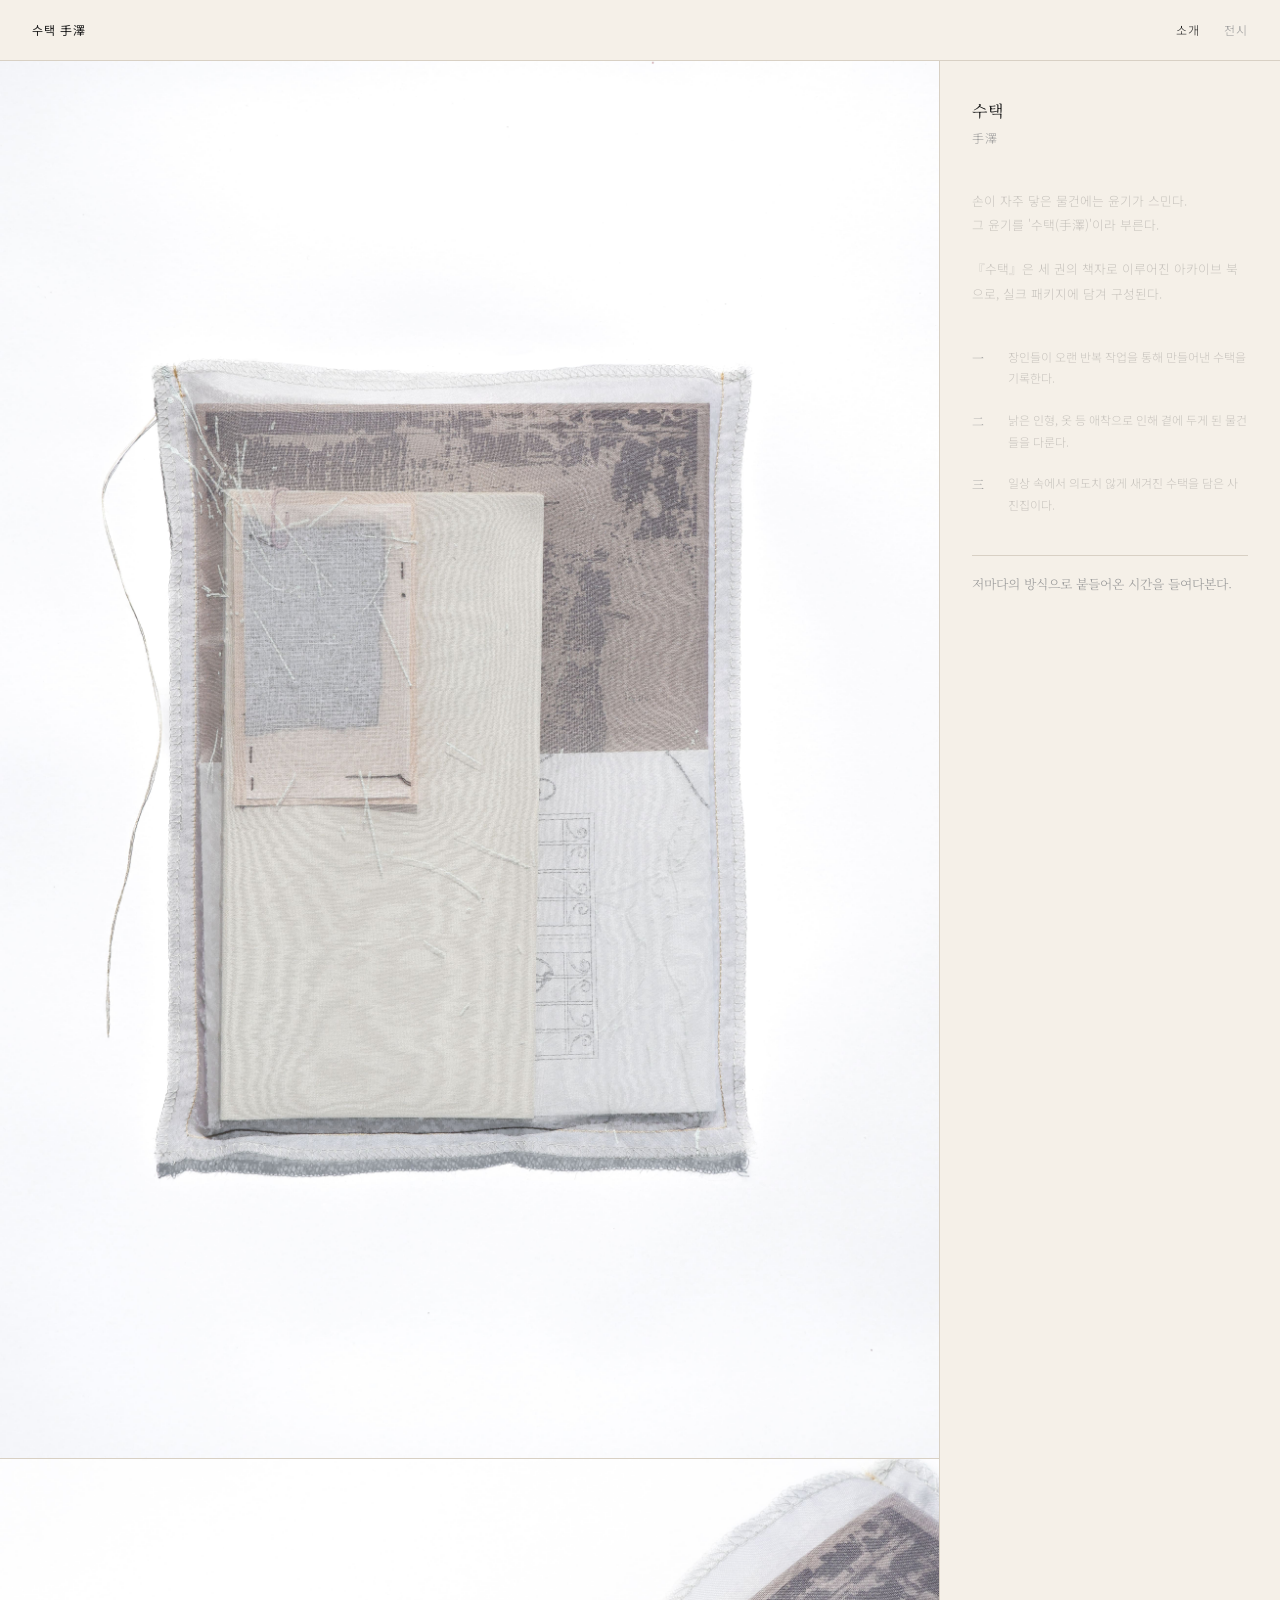
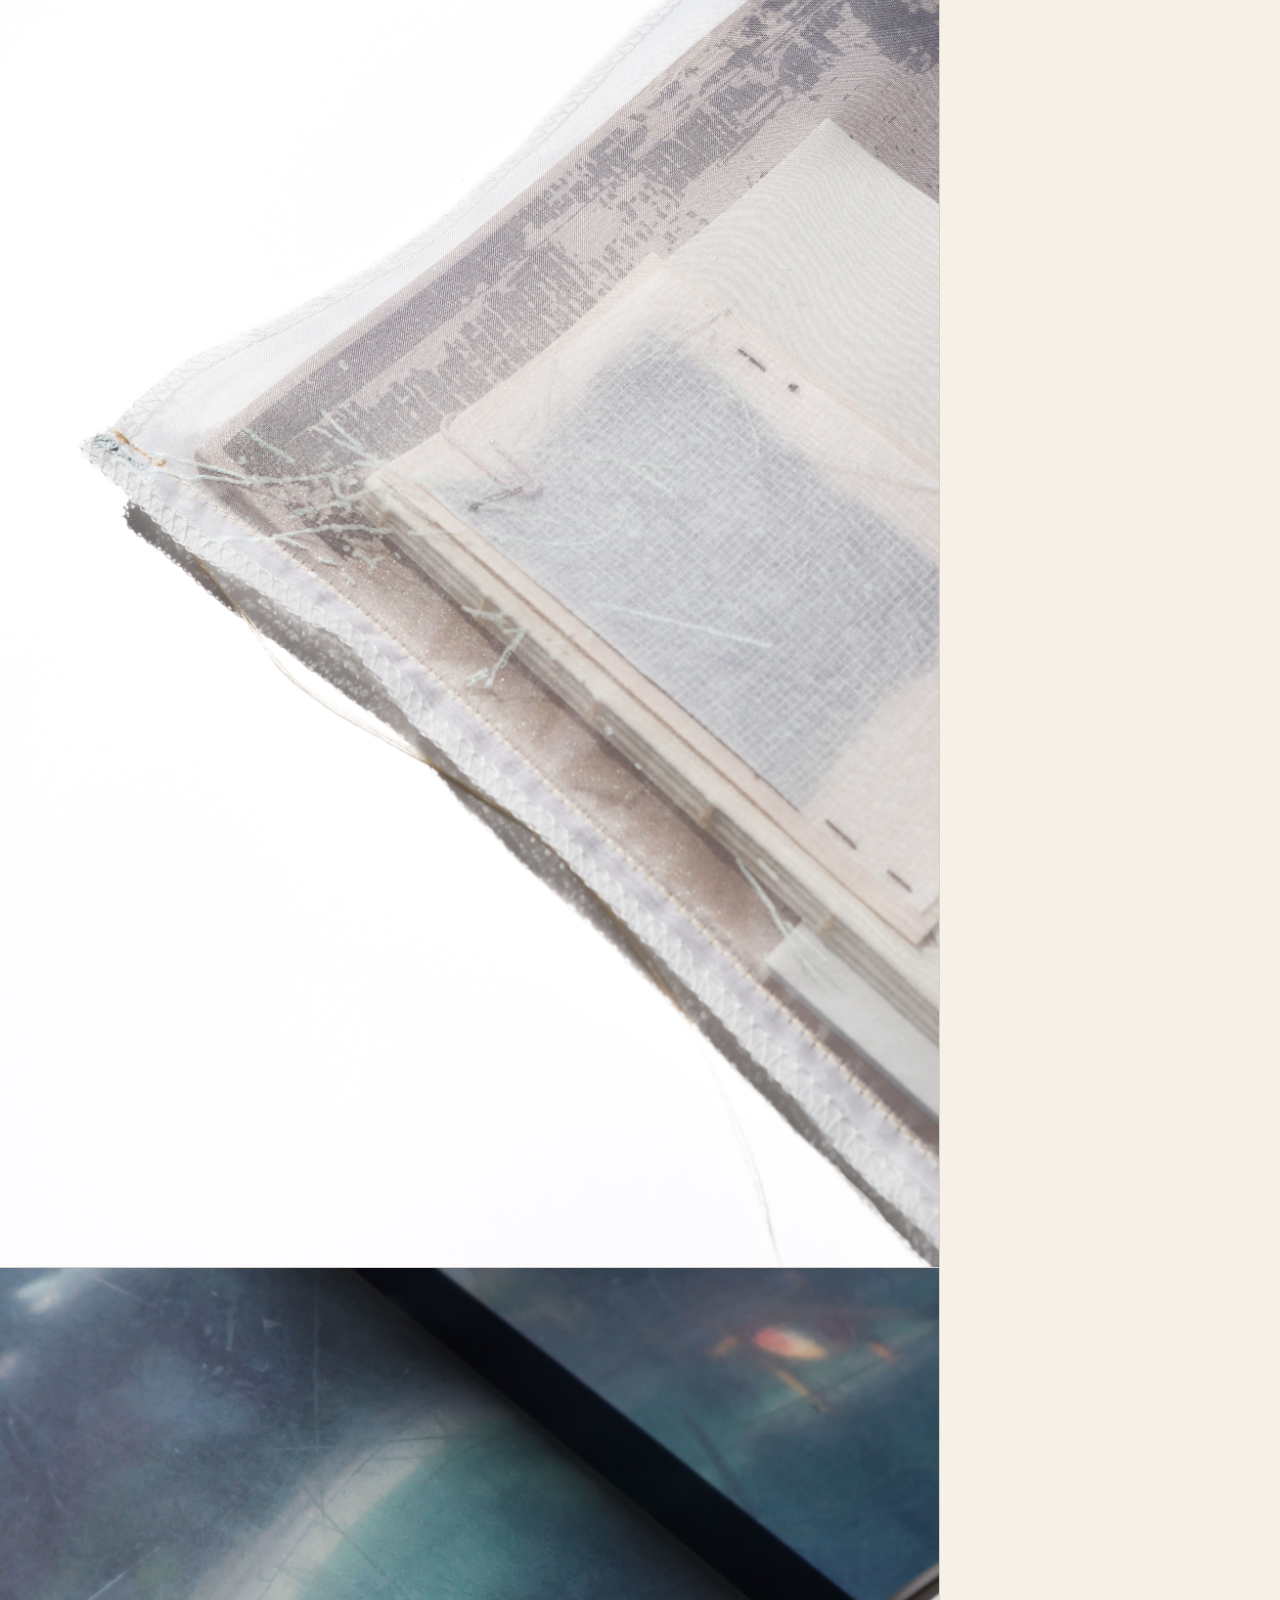
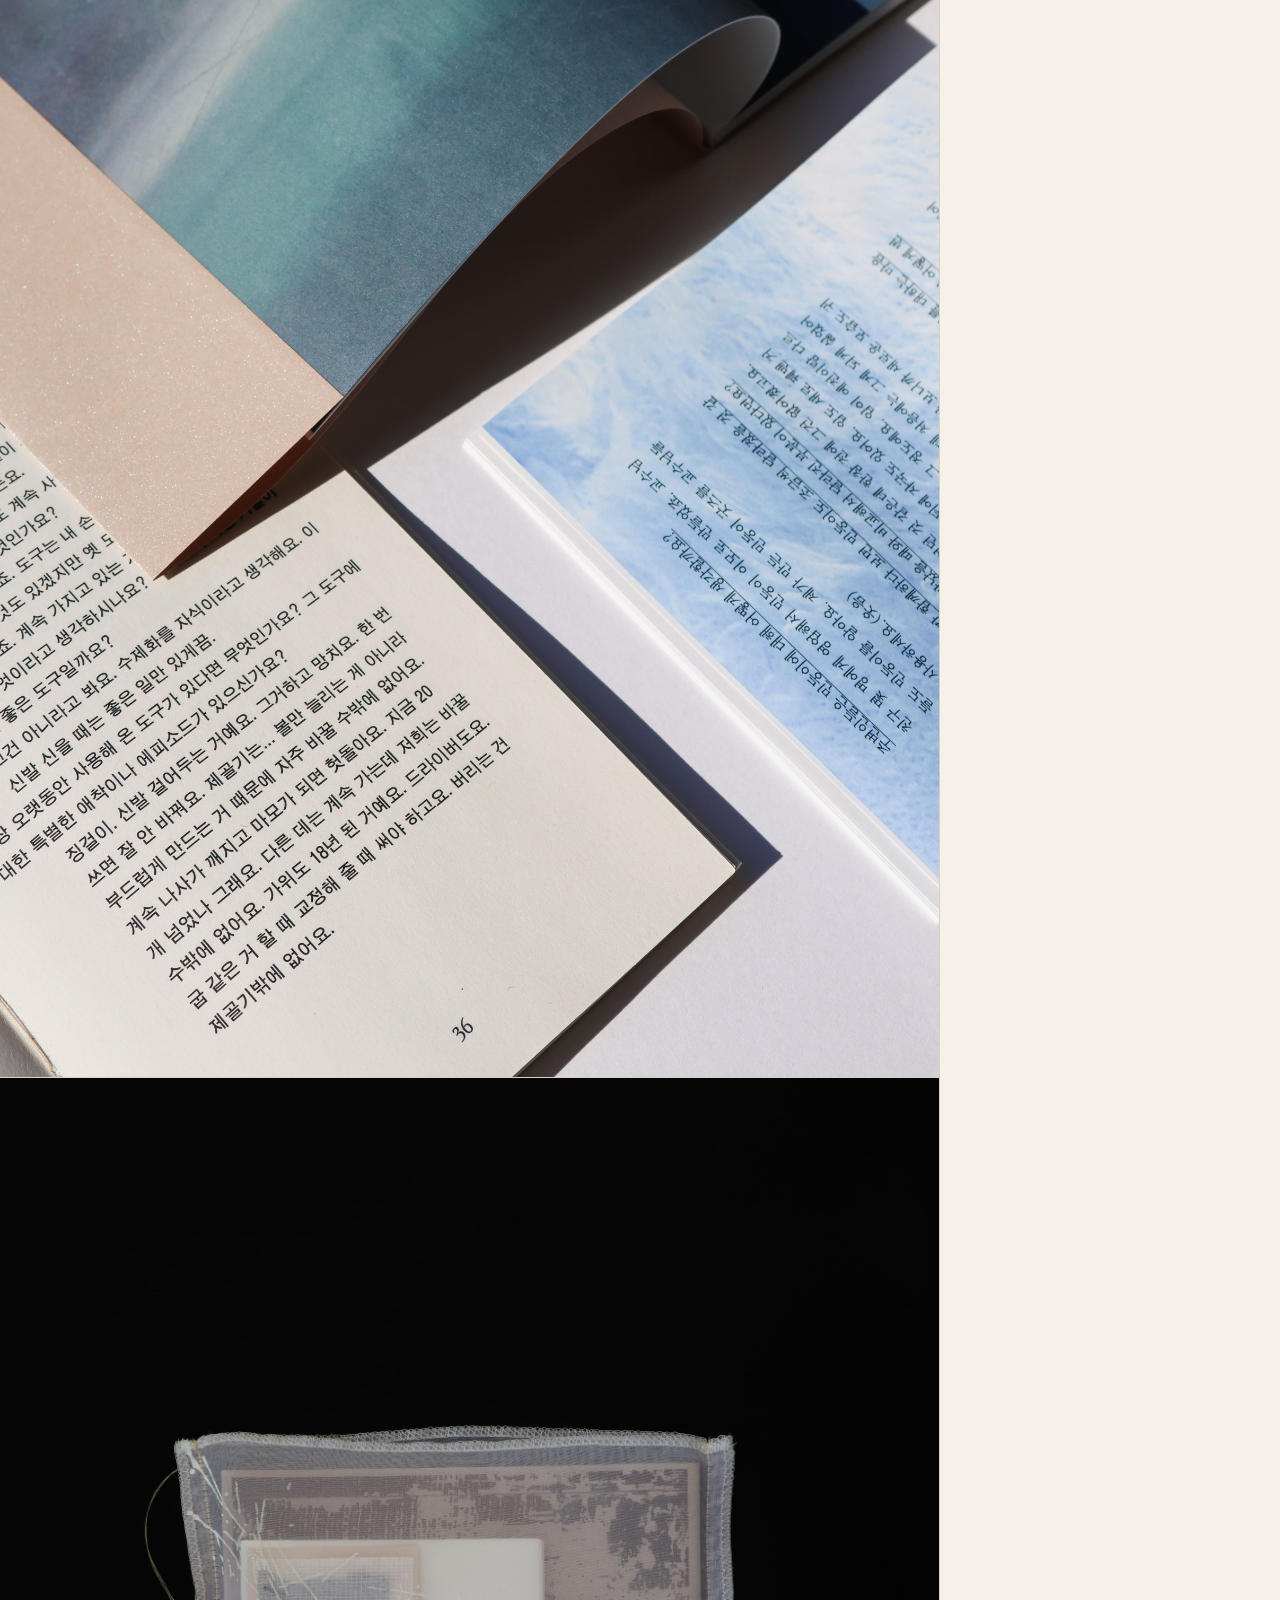
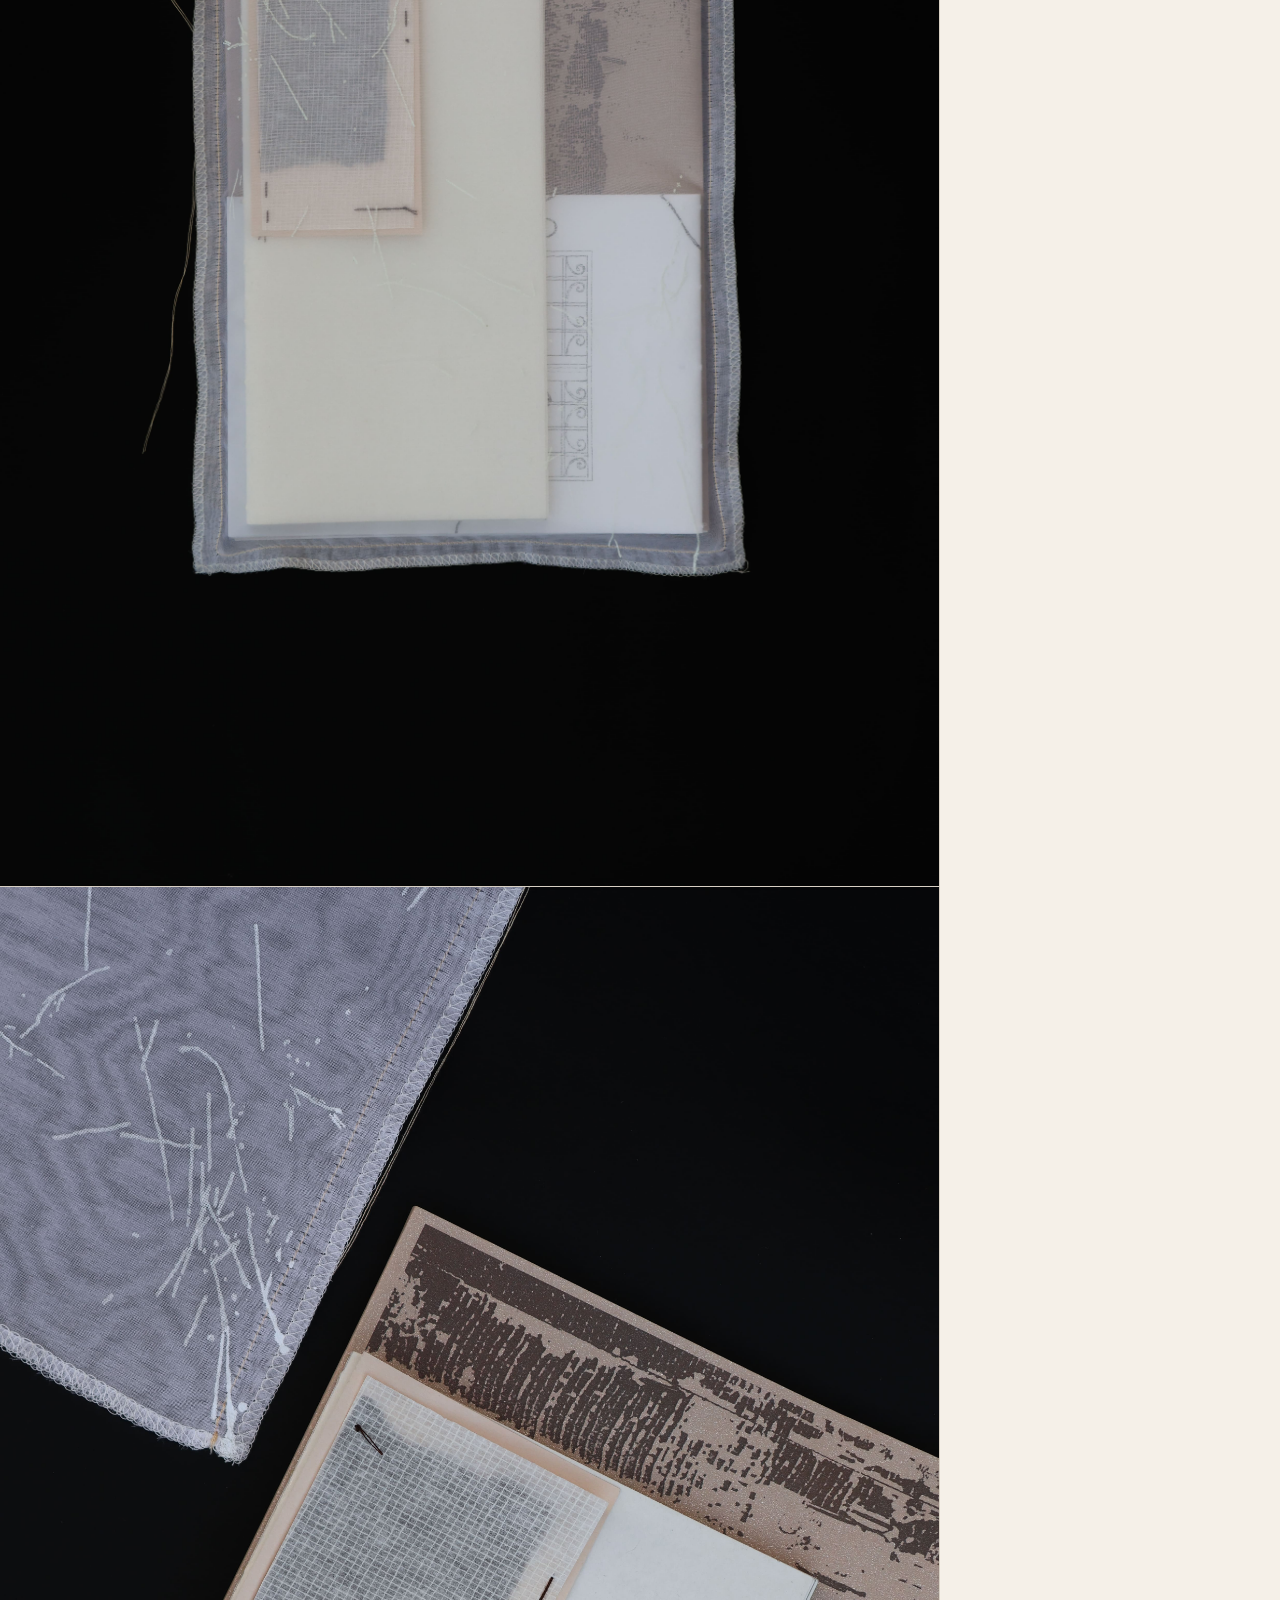
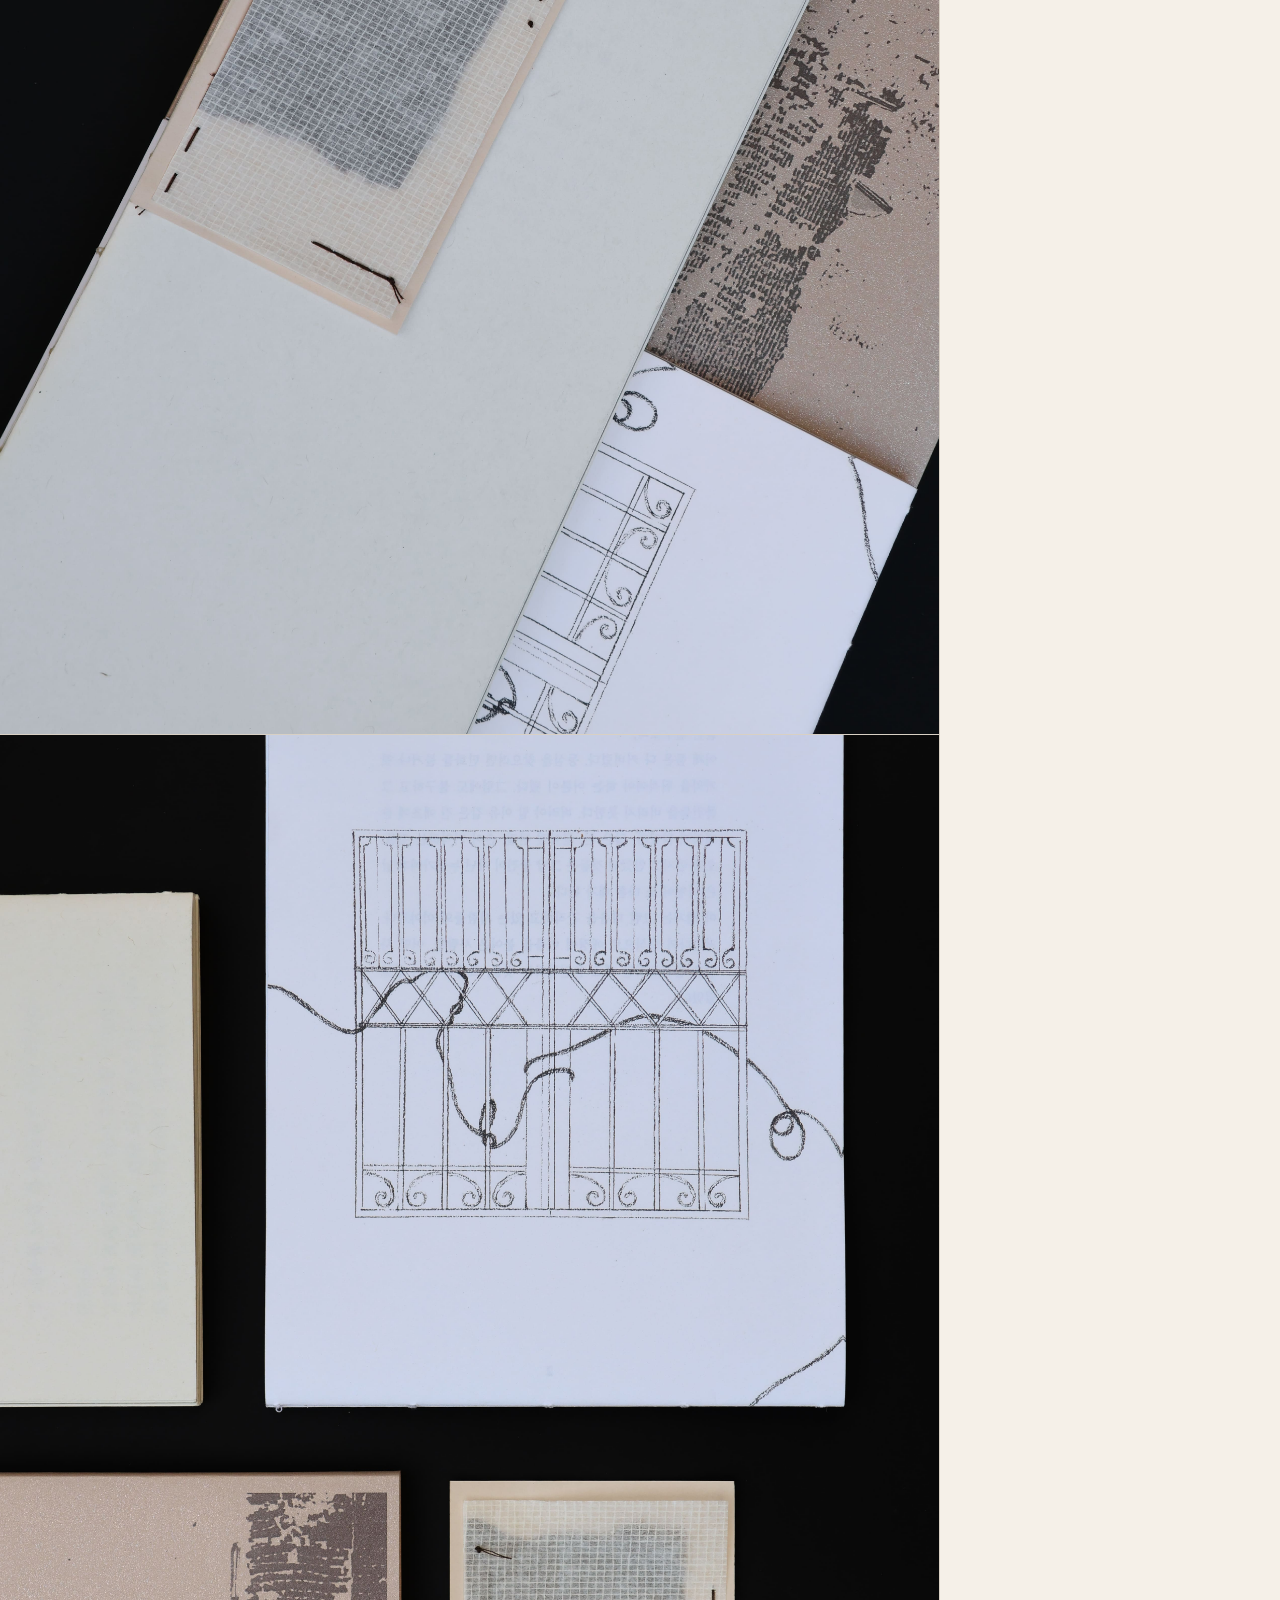
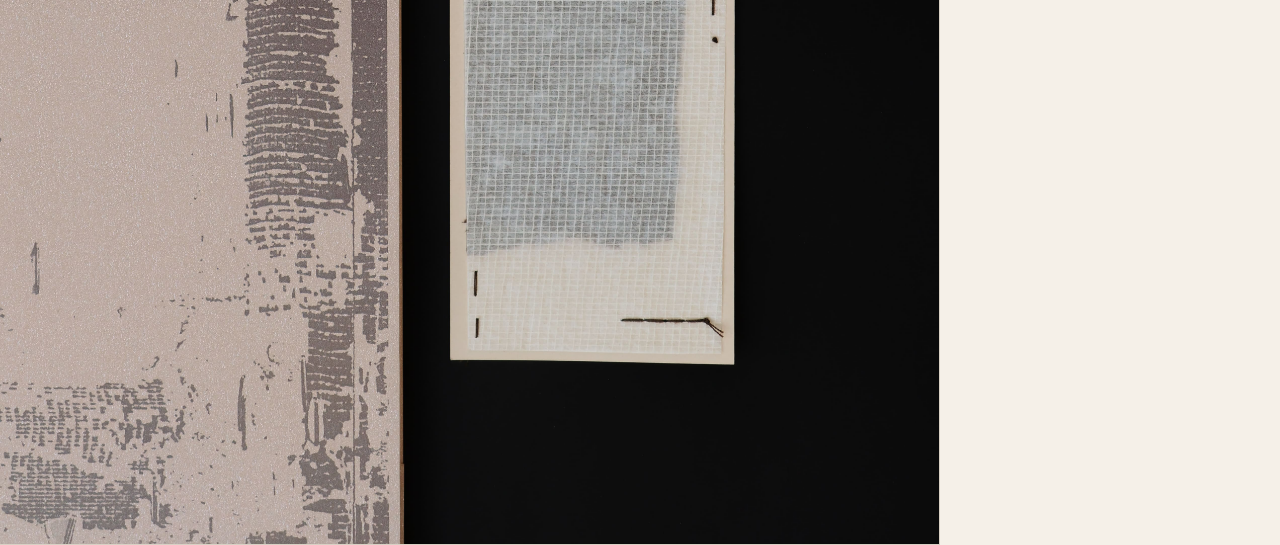
==== commit e456da8c: "Update index.html" ====
--- a/index.html
+++ b/index.html
@@ -23,12 +23,12 @@
 
     <!-- 좌: 이미지 스크롤 -->
     <div class="col-images">
+      <div class="img-block"><img src="images/s4.jpg.jpg" alt="" /></div>
+      <div class="img-block"><img src="images/s5.jpg.jpg" alt="" /></div>
+      <div class="img-block"><img src="images/s6.jpg.jpg" alt="" /></div>
       <div class="img-block"><img src="images/s1.jpg.jpg" alt="" /></div>
       <div class="img-block"><img src="images/s2.jpg.jpg" alt="" /></div>
       <div class="img-block"><img src="images/s3.jpg.jpg" alt="" /></div>
-      <div class="img-block"><img src="images/s4.jpg.jpg" alt="" /></div>
-      <div class="img-block"><img src="images/s5.jpg.jpg" alt="" /></div>
-      <div class="img-block"><img src="images/s6.jpg.jpg" alt="" /></div>
     </div>
 
     <!-- 우: 텍스트 고정 -->
@@ -66,6 +66,25 @@
     </div>
   </div>
 
-  <script src="fingerprint.js"></script>
+  <script>
+    const prints = [
+      `<svg xmlns="http://www.w3.org/2000/svg" width="48" height="60" viewBox="0 0 48 60"><ellipse cx="24" cy="30" rx="10" ry="13" fill="none" stroke="#a89880" stroke-width="1.2"/><ellipse cx="24" cy="30" rx="14" ry="17" fill="none" stroke="#a89880" stroke-width="1"/><ellipse cx="24" cy="30" rx="18" ry="21" fill="none" stroke="#a89880" stroke-width="0.9"/><ellipse cx="24" cy="30" rx="21" ry="25" fill="none" stroke="#a89880" stroke-width="0.8"/><path d="M14 18 Q24 10 34 18" fill="none" stroke="#a89880" stroke-width="0.8"/></svg>`,
+      `<svg xmlns="http://www.w3.org/2000/svg" width="48" height="60" viewBox="0 0 48 60"><ellipse cx="24" cy="32" rx="9" ry="12" fill="none" stroke="#a89880" stroke-width="1.2"/><ellipse cx="24" cy="32" rx="13" ry="16" fill="none" stroke="#a89880" stroke-width="1"/><ellipse cx="24" cy="31" rx="17" ry="20" fill="none" stroke="#a89880" stroke-width="0.9"/><ellipse cx="24" cy="30" rx="20" ry="24" fill="none" stroke="#a89880" stroke-width="0.8"/><path d="M16 20 Q24 13 32 20" fill="none" stroke="#a89880" stroke-width="0.8"/><path d="M12 26 Q24 8 36 26" fill="none" stroke="#a89880" stroke-width="0.7"/></svg>`,
+      `<svg xmlns="http://www.w3.org/2000/svg" width="48" height="60" viewBox="0 0 48 60"><ellipse cx="24" cy="30" rx="8" ry="11" fill="none" stroke="#a89880" stroke-width="1.2"/><ellipse cx="24" cy="30" rx="12" ry="15" fill="none" stroke="#a89880" stroke-width="1"/><ellipse cx="23" cy="30" rx="16" ry="19" fill="none" stroke="#a89880" stroke-width="0.9"/><ellipse cx="23" cy="29" rx="20" ry="23" fill="none" stroke="#a89880" stroke-width="0.8"/><path d="M15 19 Q24 11 33 19" fill="none" stroke="#a89880" stroke-width="0.8"/></svg>`,
+      `<svg xmlns="http://www.w3.org/2000/svg" width="48" height="60" viewBox="0 0 48 60"><ellipse cx="24" cy="31" rx="10" ry="12" fill="none" stroke="#a89880" stroke-width="1.2"/><ellipse cx="24" cy="31" rx="14" ry="16" fill="none" stroke="#a89880" stroke-width="1"/><ellipse cx="24" cy="30" rx="17" ry="20" fill="none" stroke="#a89880" stroke-width="0.9"/><ellipse cx="24" cy="30" rx="21" ry="24" fill="none" stroke="#a89880" stroke-width="0.8"/><path d="M13 22 Q24 12 35 22" fill="none" stroke="#a89880" stroke-width="0.75"/><path d="M11 28 Q24 9 37 28" fill="none" stroke="#a89880" stroke-width="0.65"/></svg>`
+    ];
+
+    document.addEventListener('click', function(e) {
+      const el = document.createElement('div');
+      el.className = 'fingerprint';
+      el.innerHTML = prints[Math.floor(Math.random() * prints.length)];
+      const rotate = Math.random() * 360;
+      el.style.left = e.clientX + 'px';
+      el.style.top = e.clientY + 'px';
+      el.style.transform = 'translate(-50%, -50%) rotate(' + rotate + 'deg)';
+      document.body.appendChild(el);
+      setTimeout(() => el.remove(), 3000);
+    });
+  </script>
 </body>
 </html>
--- a/style.css
+++ b/style.css
@@ -3,9 +3,9 @@
 
 /* ─── tokens ─────────────────────────────────────── */
 :root {
-  --bg: #0e0e0e;
-  --fg: #f0ede8;
-  --fg-dim: #888;
+  --bg: #f5f0e8;
+  --fg: #1a1a1a;
+  --fg-dim: #999;
   --font-sans: 'Noto Sans KR', sans-serif;
   --font-serif: 'Noto Serif KR', serif;
 }
@@ -37,7 +37,7 @@
   justify-content: space-between;
   padding: 1.25rem 2rem;
   background: var(--bg);
-  border-bottom: 1px solid #1e1e1e;
+  border-bottom: 1px solid #d8d0c4;
   font-size: 0.75rem;
   letter-spacing: 0.08em;
 }
@@ -71,24 +71,23 @@
 
 /* ─── image column (left) ─────────────────────────── */
 .col-images {
-  border-right: 1px solid #1e1e1e;
+  border-right: 1px solid #d8d0c4;
 }
 
 .img-block {
   width: 100%;
-  aspect-ratio: 4/3;
-  background: #181818;
-  overflow: hidden;
-  border-bottom: 1px solid #1e1e1e;
+  background: #ede8df;
+  border-bottom: 1px solid #d8d0c4;
   display: flex;
   align-items: center;
   justify-content: center;
+  /* 이미지 없을 때 최소 높이 */
+  min-height: 3rem;
 }
 
 .img-block img {
   width: 100%;
-  height: 100%;
-  object-fit: cover;
+  height: auto;
   display: block;
 }
 
@@ -166,15 +165,28 @@
   color: var(--fg-dim);
   line-height: 1.8;
   padding-top: 1rem;
-  border-top: 1px solid #1e1e1e;
-}
-
-/* ─── exhibition placeholder ─────────────────────── */
+  border-top: 1px solid #d8d0c4; ─────────────────────── */
 .empty-state {
   padding: 6rem 2rem;
   color: var(--fg-dim);
   font-size: 0.75rem;
   letter-spacing: 0.08em;
+}
+
+/* ─── fingerprint ────────────────────────────────── */
+.fingerprint {
+  position: fixed;
+  pointer-events: none;
+  z-index: 9999;
+  transform: translate(-50%, -50%);
+  opacity: 0.35;
+  animation: fp-fade 3s ease-out forwards;
+}
+
+@keyframes fp-fade {
+  0%   { opacity: 0.35; }
+  70%  { opacity: 0.35; }
+  100% { opacity: 0; }
 }
 
 /* ─── responsive ──────────────────────────────────── */
@@ -187,7 +199,7 @@
     position: static;
     height: auto;
     padding: 2rem 1.5rem 3rem;
-    border-top: 1px solid #1e1e1e;
+    border-top: 1px solid #d8d0c4;
   }
 
   .site-nav {
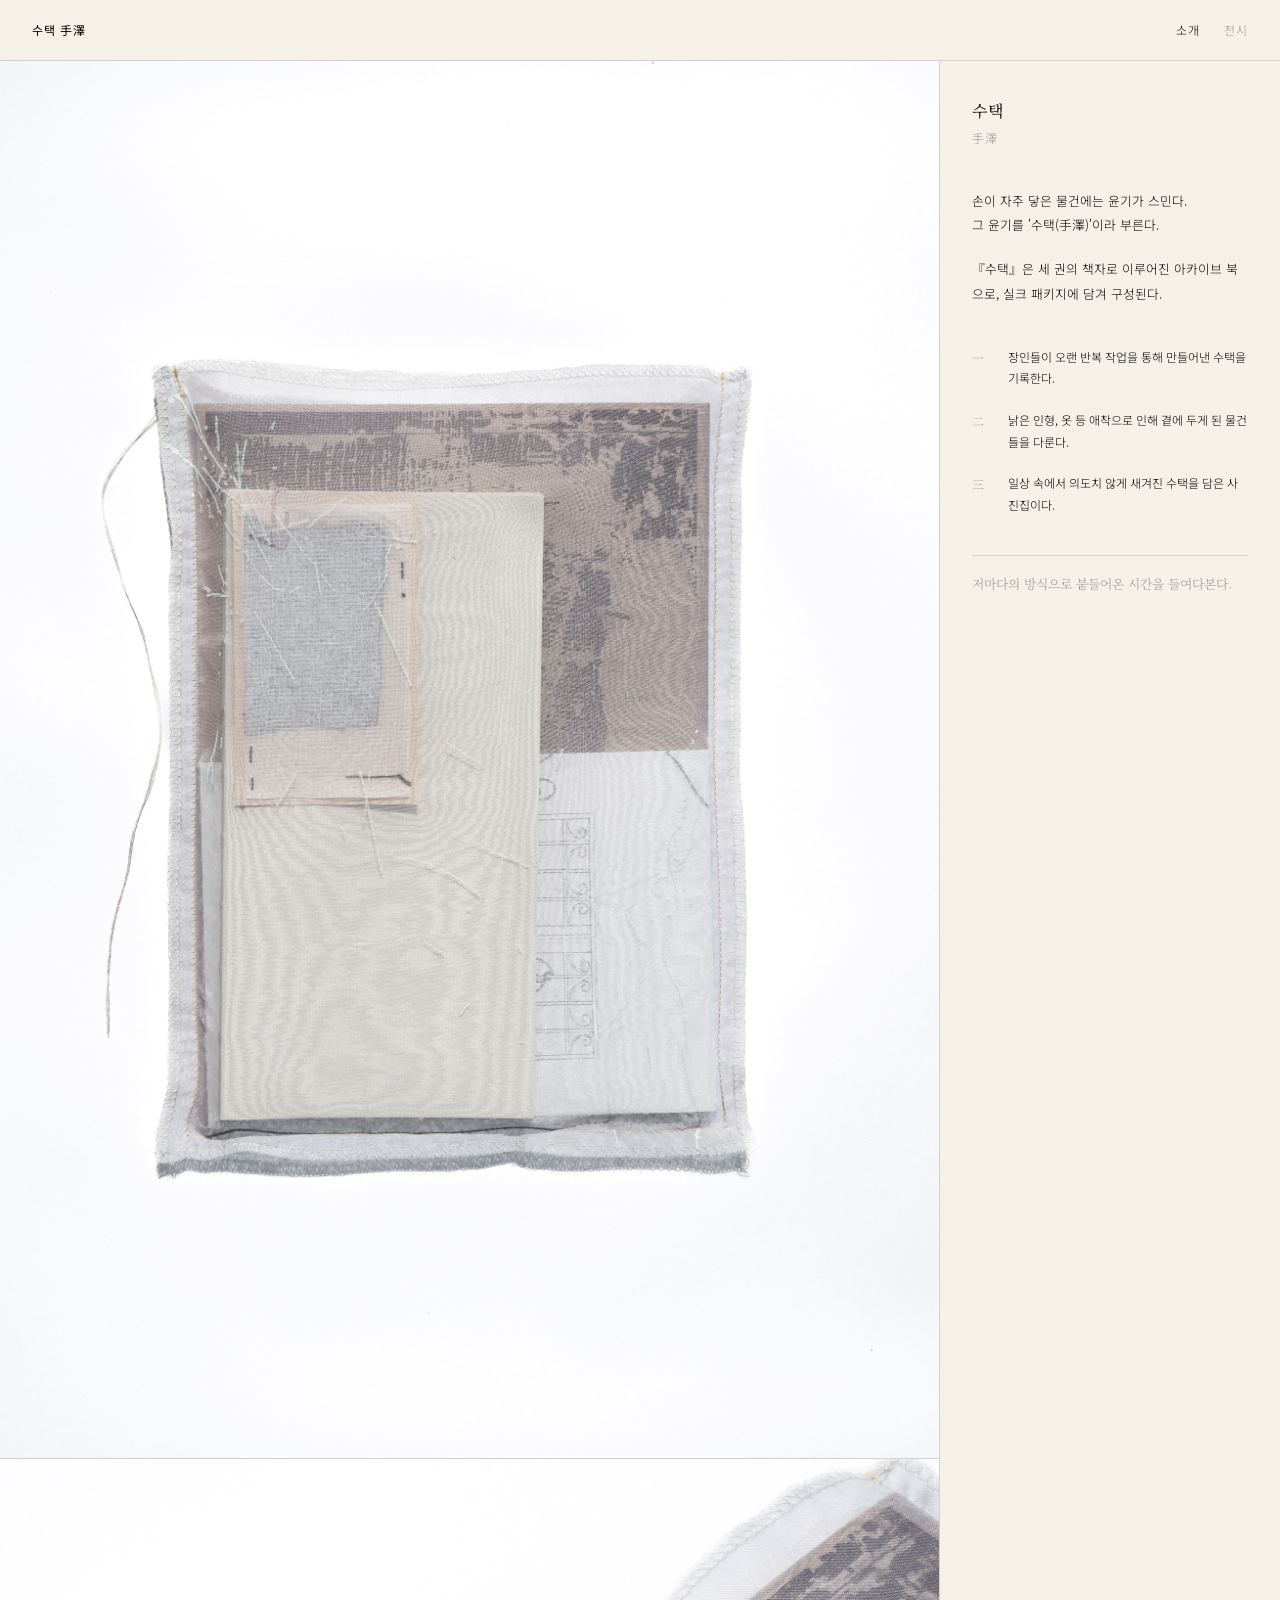
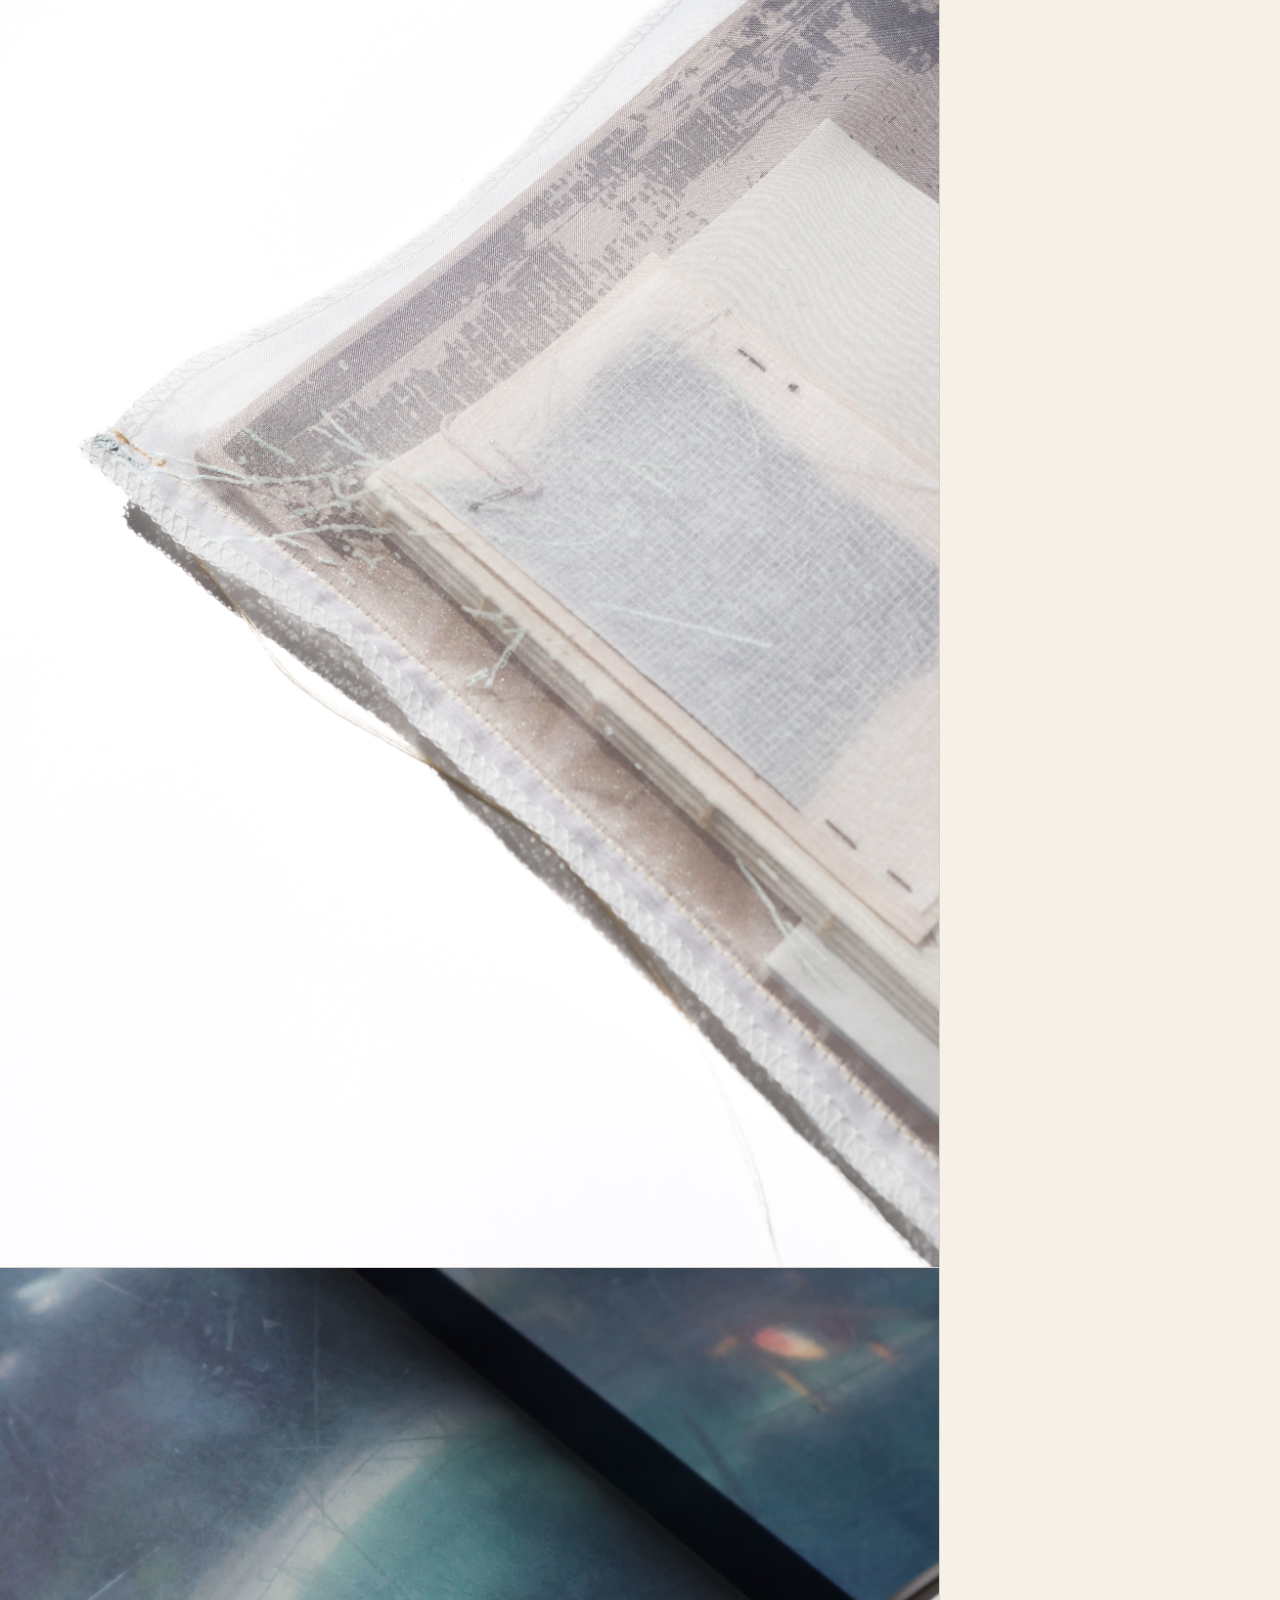
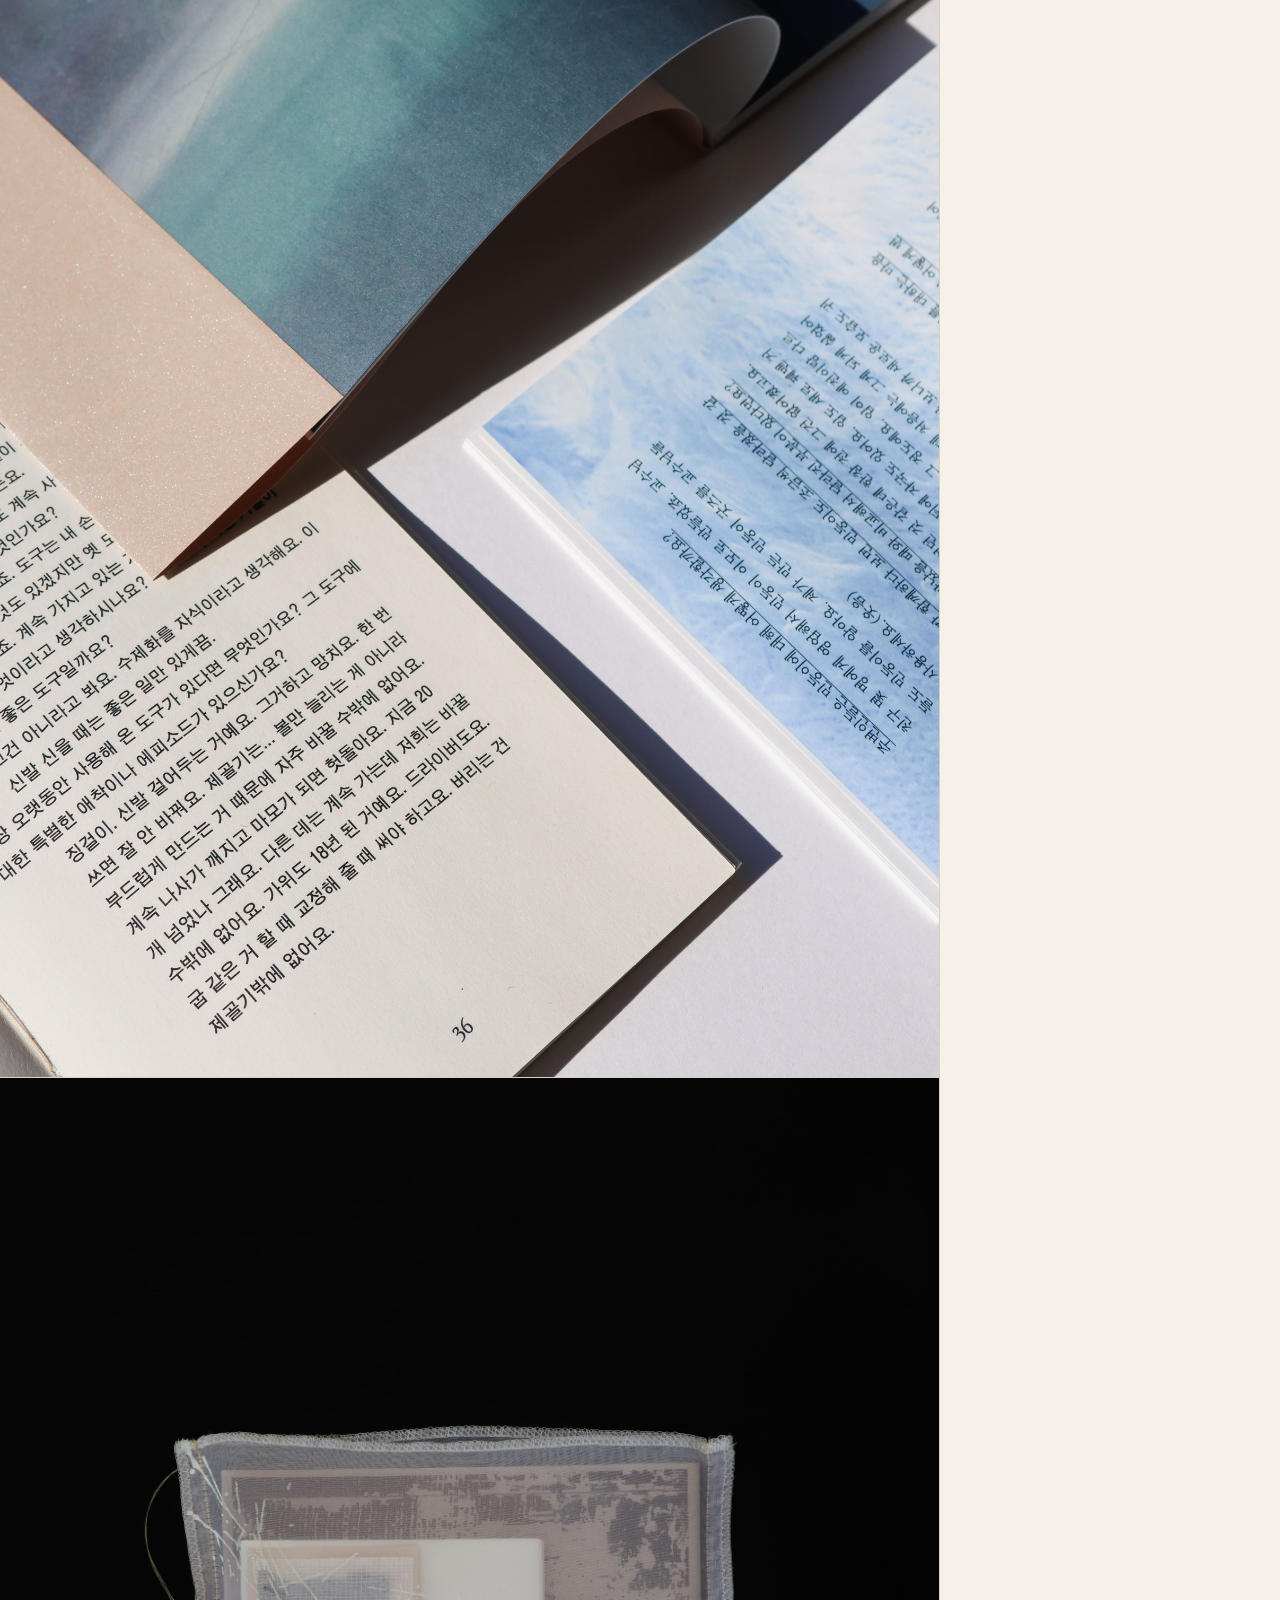
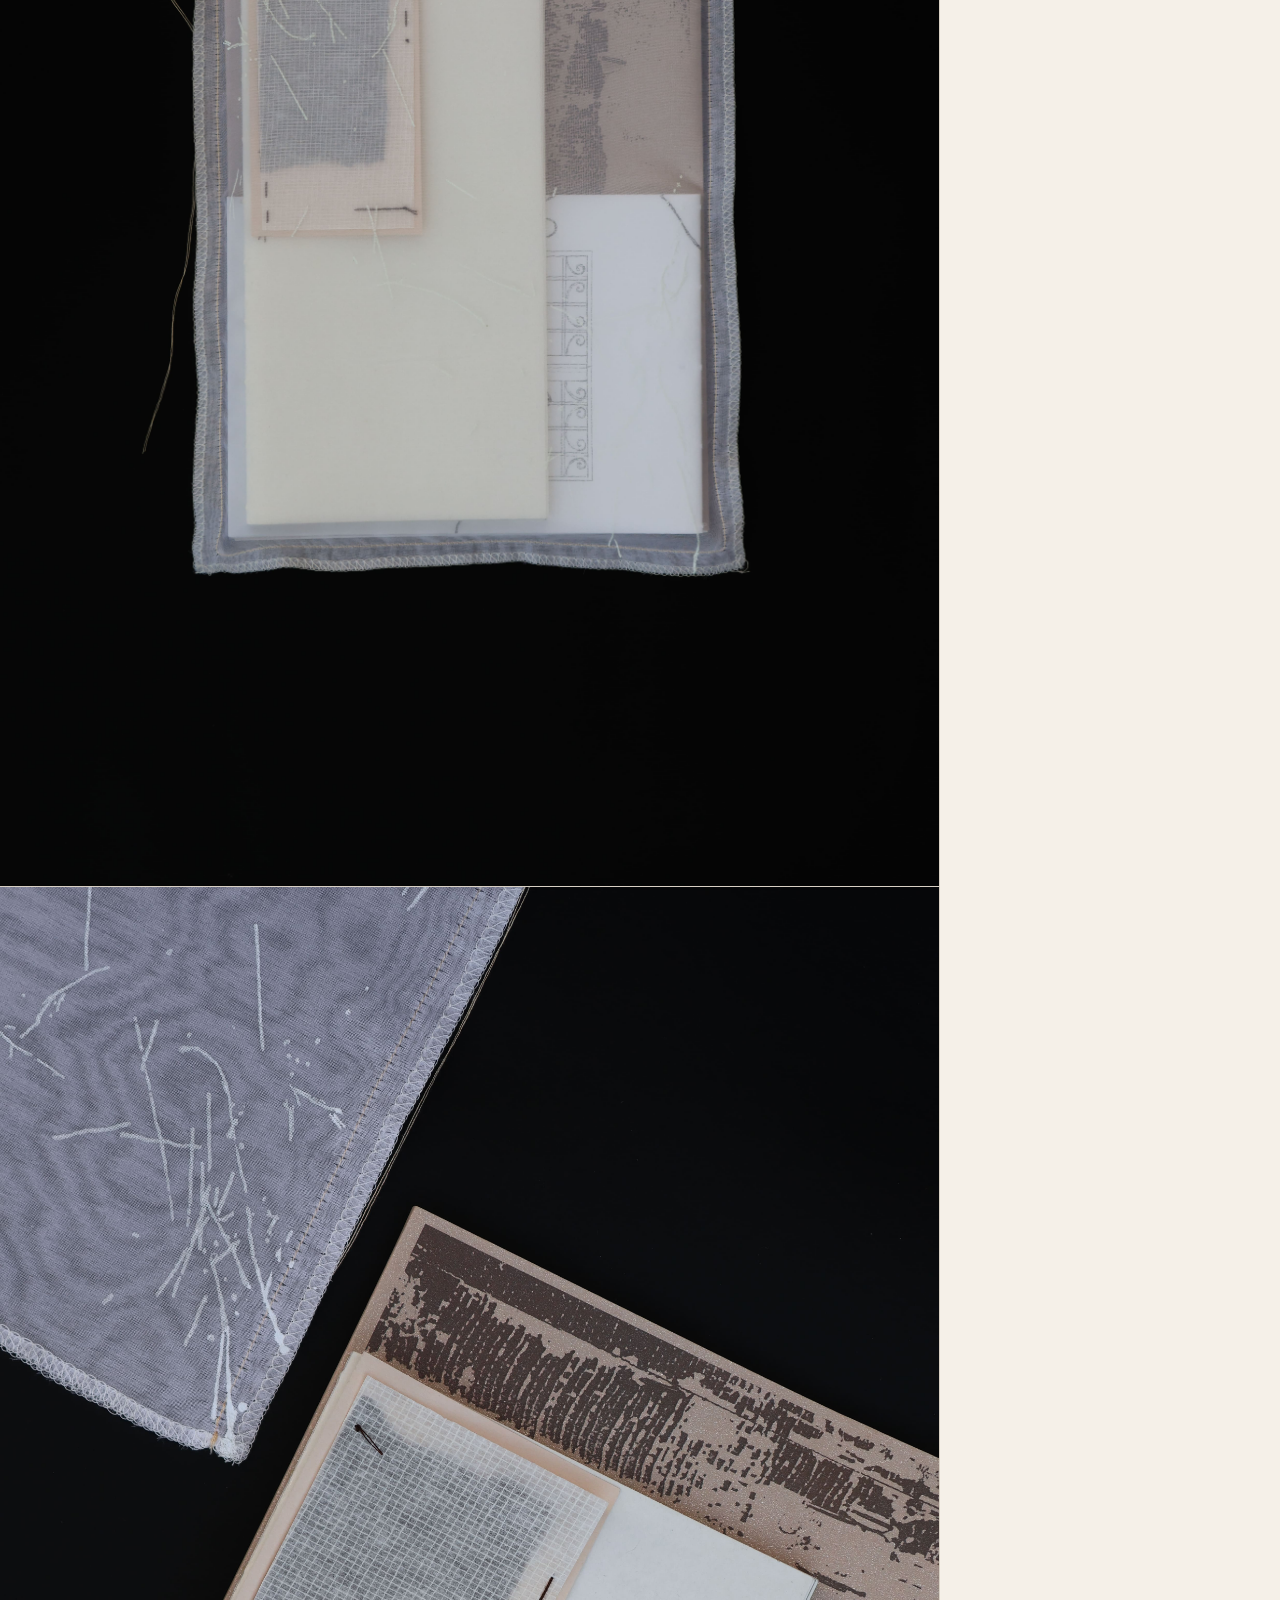
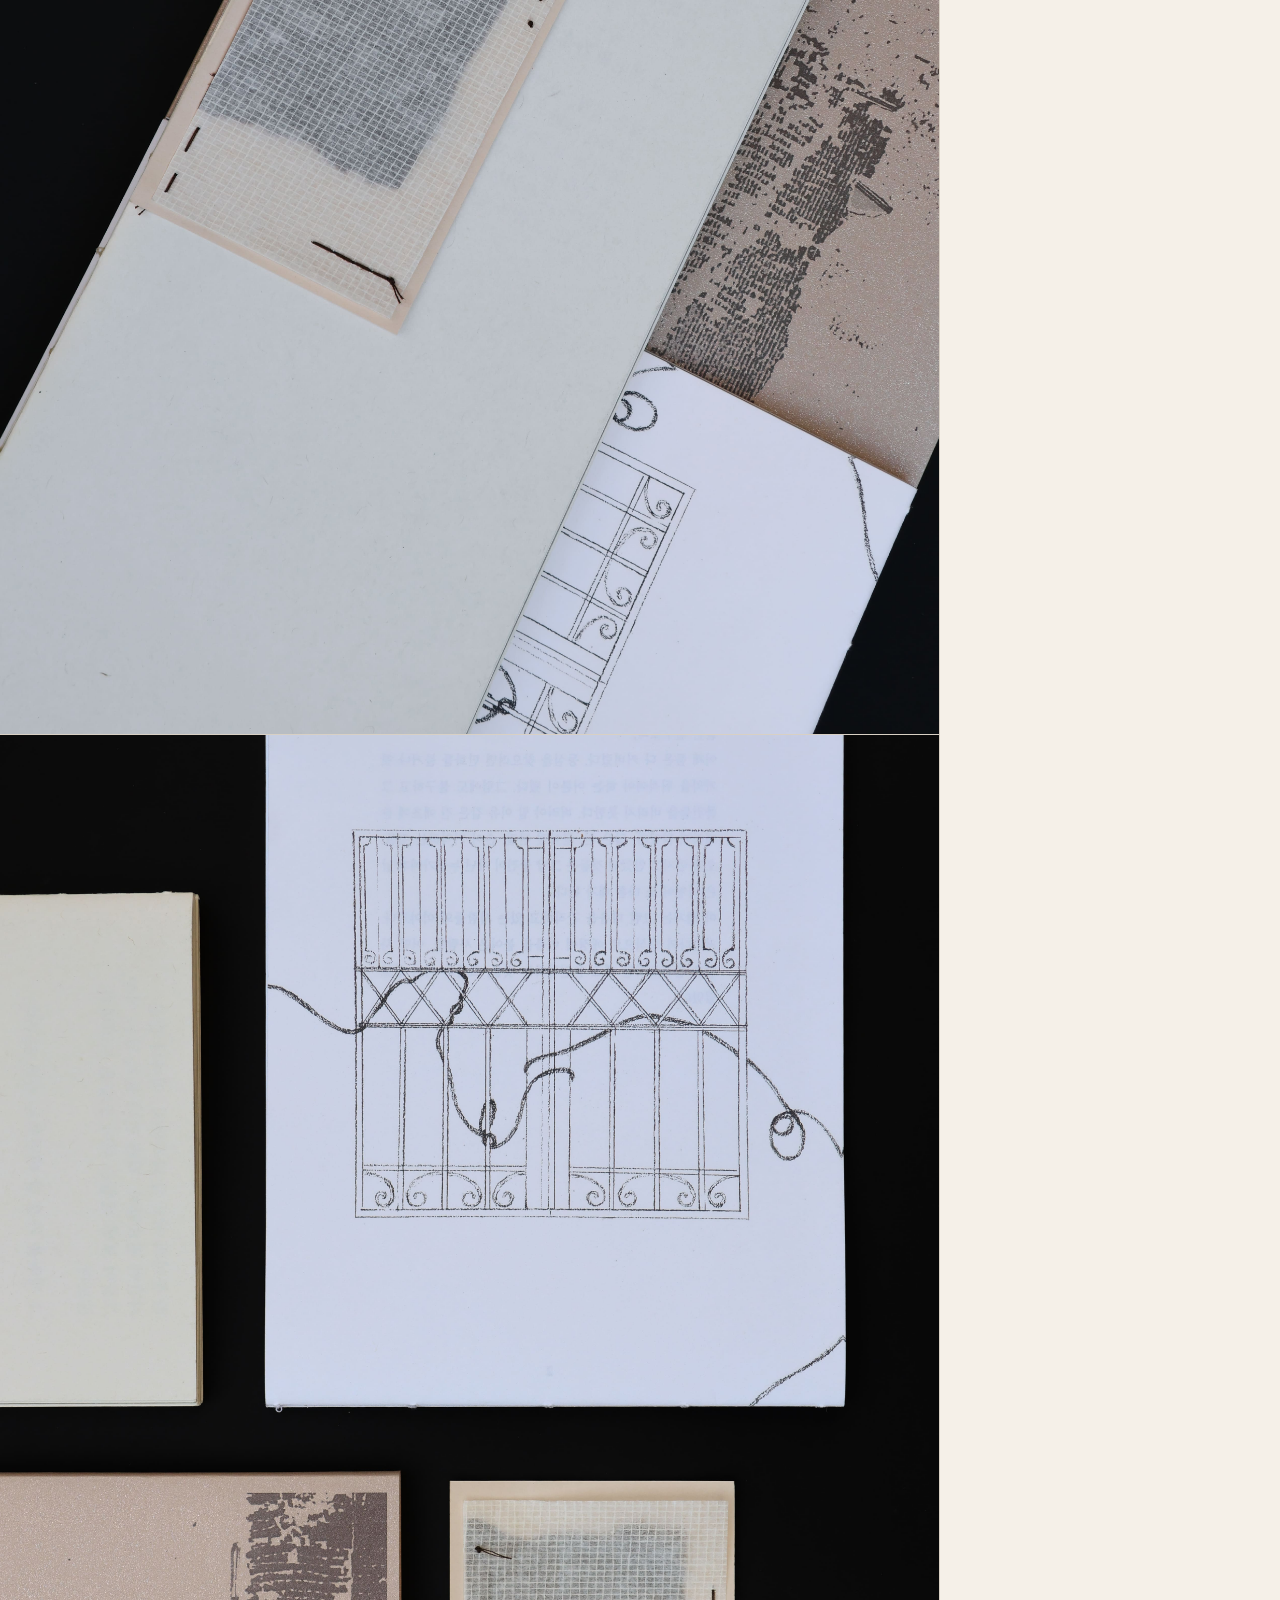
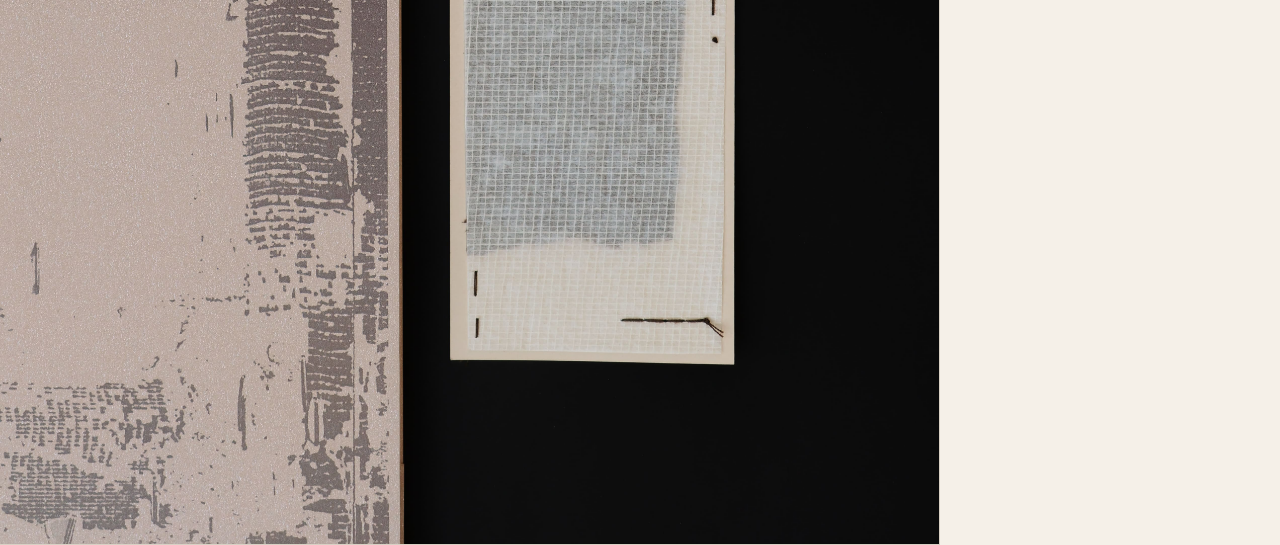
==== commit e1654217: "Update index.html" ====
--- a/index.html
+++ b/index.html
@@ -79,8 +79,8 @@
       el.className = 'fingerprint';
       el.innerHTML = prints[Math.floor(Math.random() * prints.length)];
       const rotate = Math.random() * 360;
-      el.style.left = e.clientX + 'px';
-      el.style.top = e.clientY + 'px';
+      el.style.left = (e.pageX) + 'px';
+      el.style.top = (e.pageY) + 'px';
       el.style.transform = 'translate(-50%, -50%) rotate(' + rotate + 'deg)';
       document.body.appendChild(el);
       setTimeout(() => el.remove(), 3000);
--- a/style.css
+++ b/style.css
@@ -4,7 +4,7 @@
 /* ─── tokens ─────────────────────────────────────── */
 :root {
   --bg: #f5f0e8;
-  --fg: #1a1a1a;
+  --fg: #000000;
   --fg-dim: #999;
   --font-sans: 'Noto Sans KR', sans-serif;
   --font-serif: 'Noto Serif KR', serif;
@@ -89,6 +89,7 @@
   width: 100%;
   height: auto;
   display: block;
+  pointer-events: none;
 }
 
 /* placeholder when no image */
@@ -129,7 +130,7 @@
 .text-body {
   font-size: 0.8rem;
   line-height: 1.9;
-  color: #c8c4be;
+  color: #000000;
 }
 
 .text-body p + p {
@@ -149,7 +150,7 @@
   gap: 0.75rem;
   font-size: 0.75rem;
   line-height: 1.8;
-  color: #c8c4be;
+  color: #000000;
 }
 
 .vol-num {
